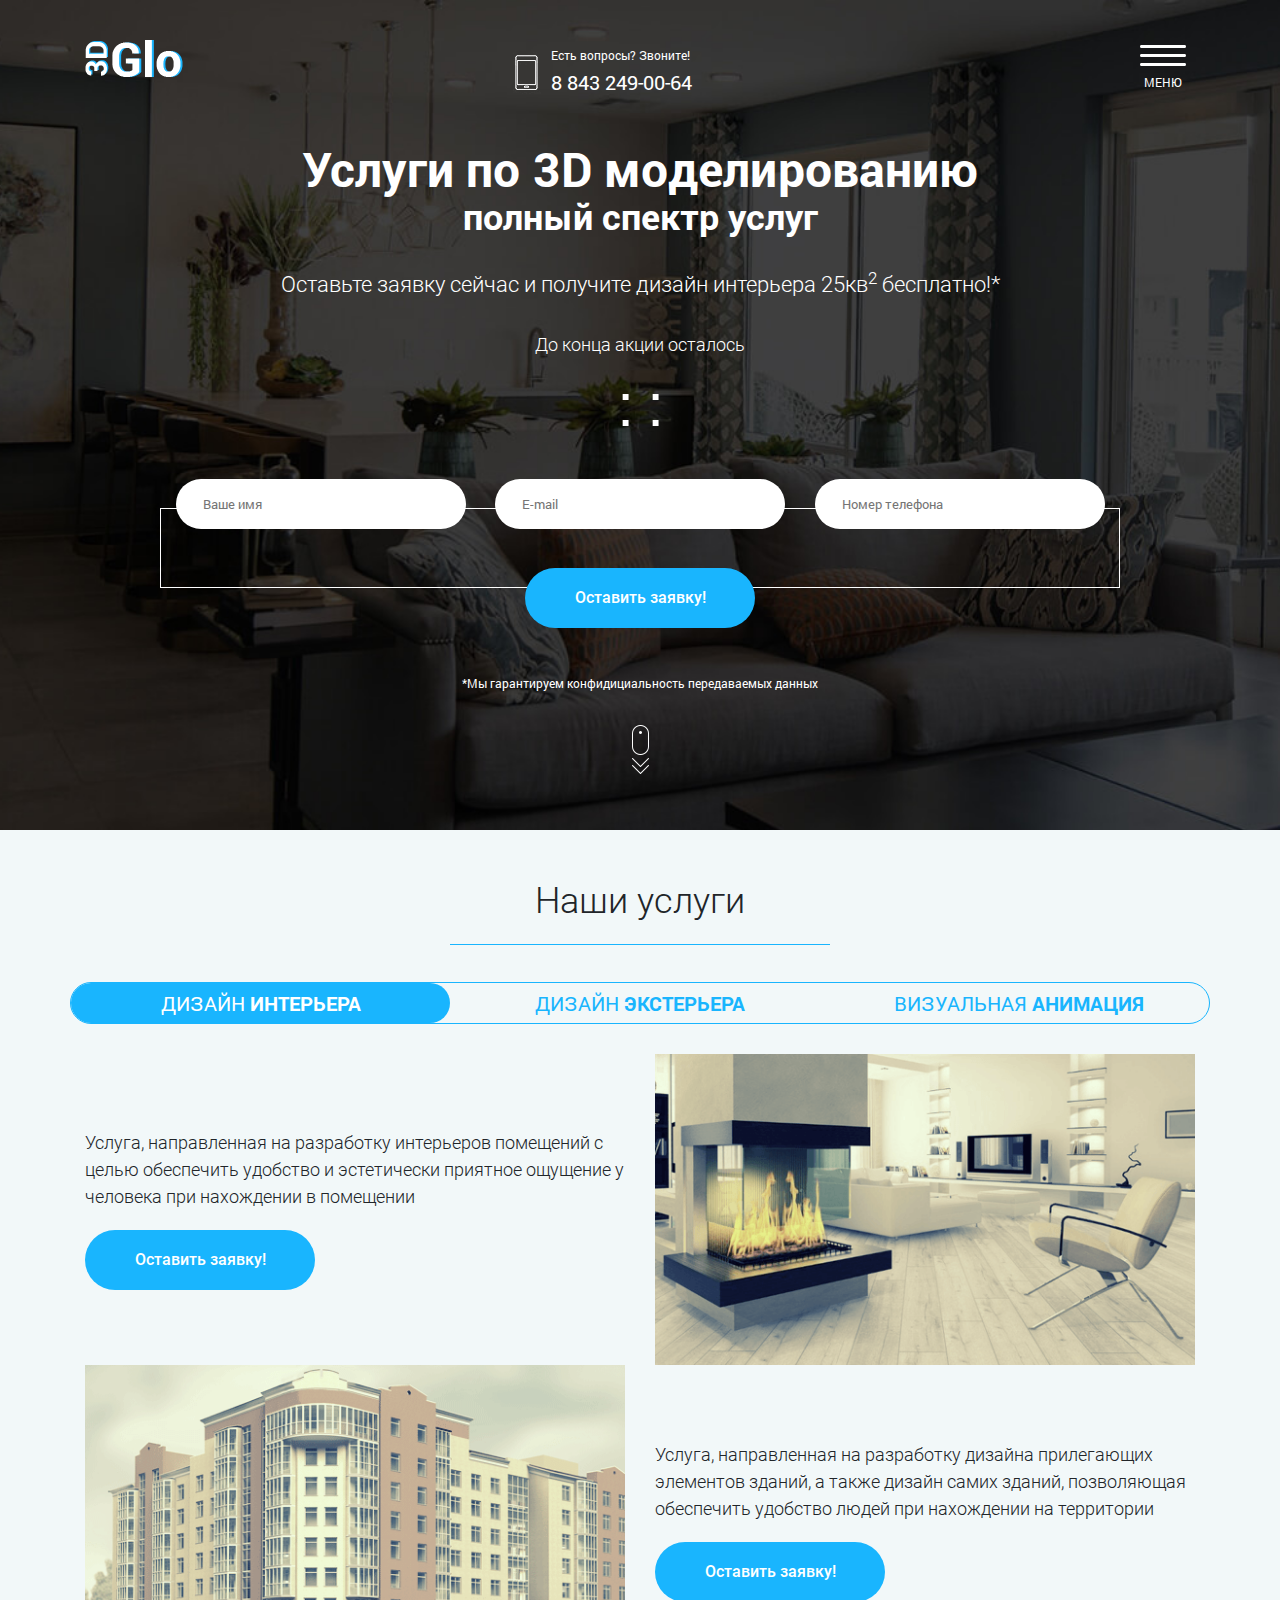
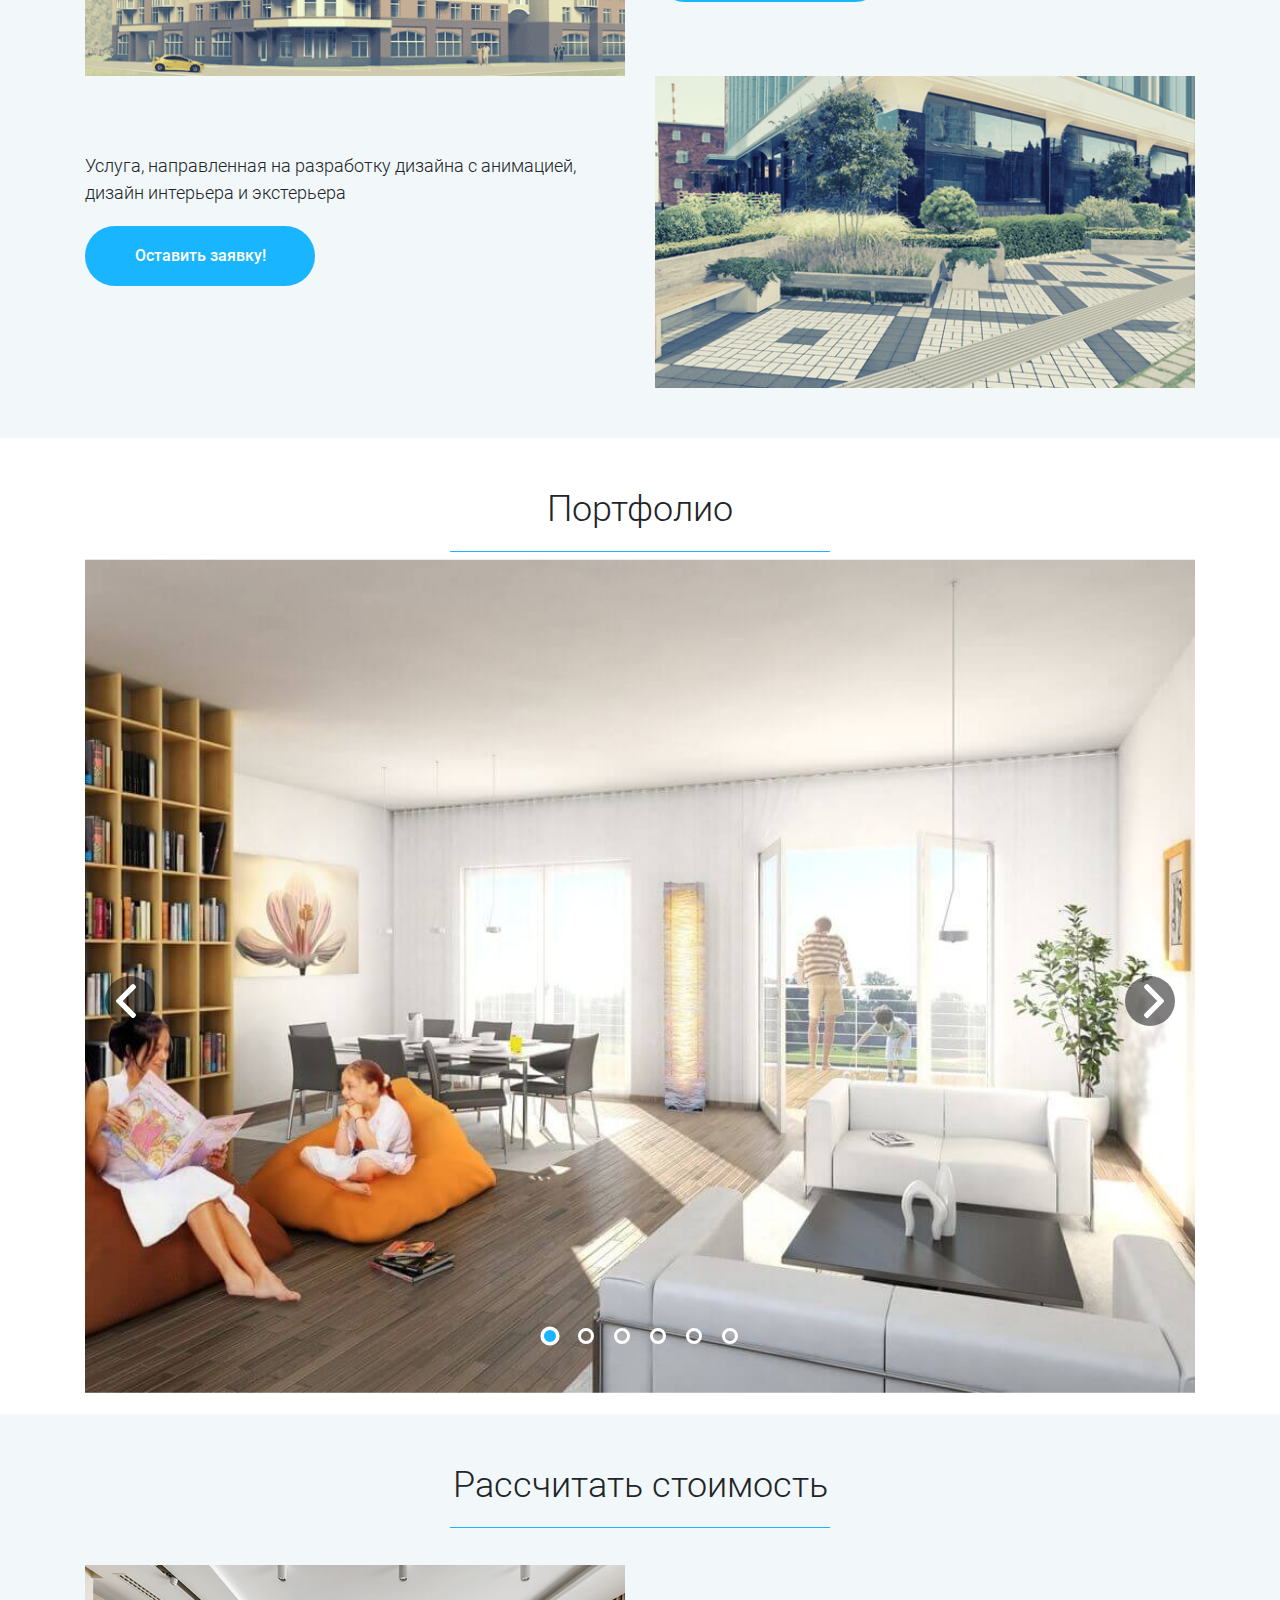
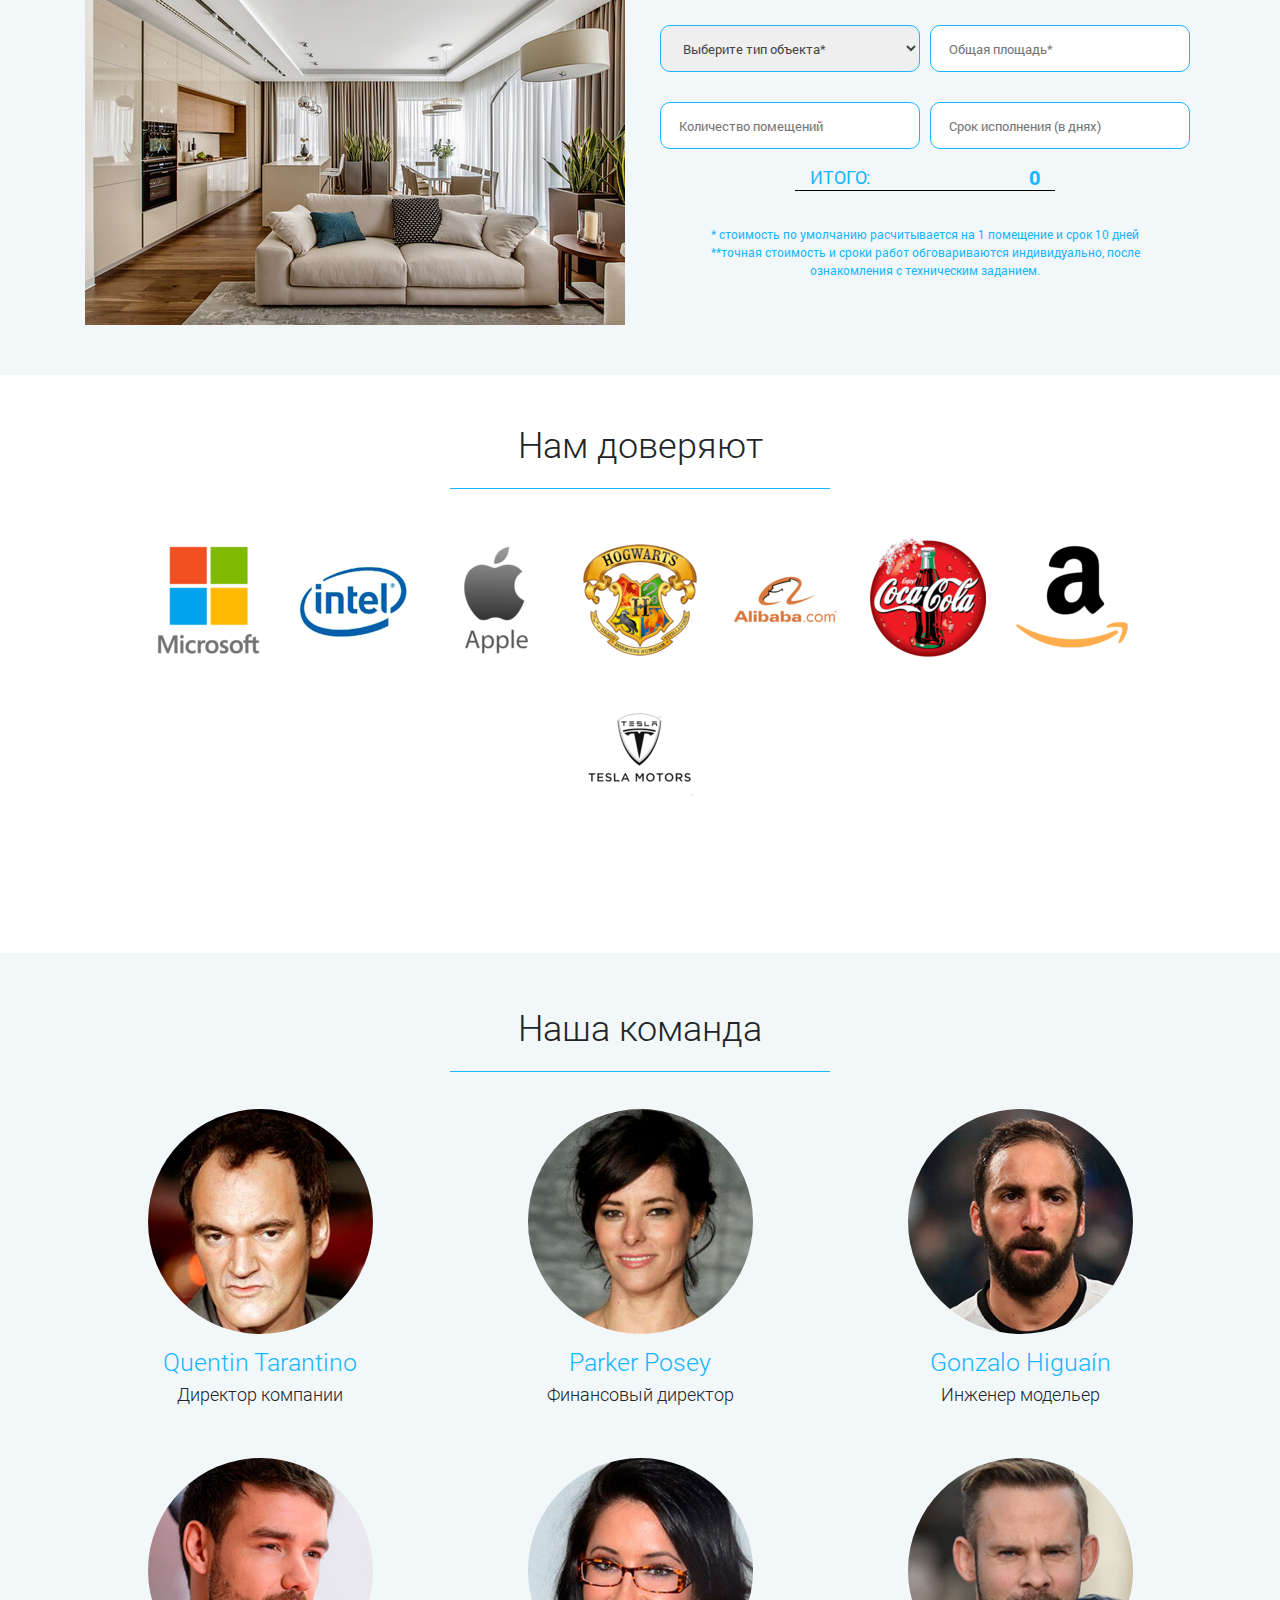
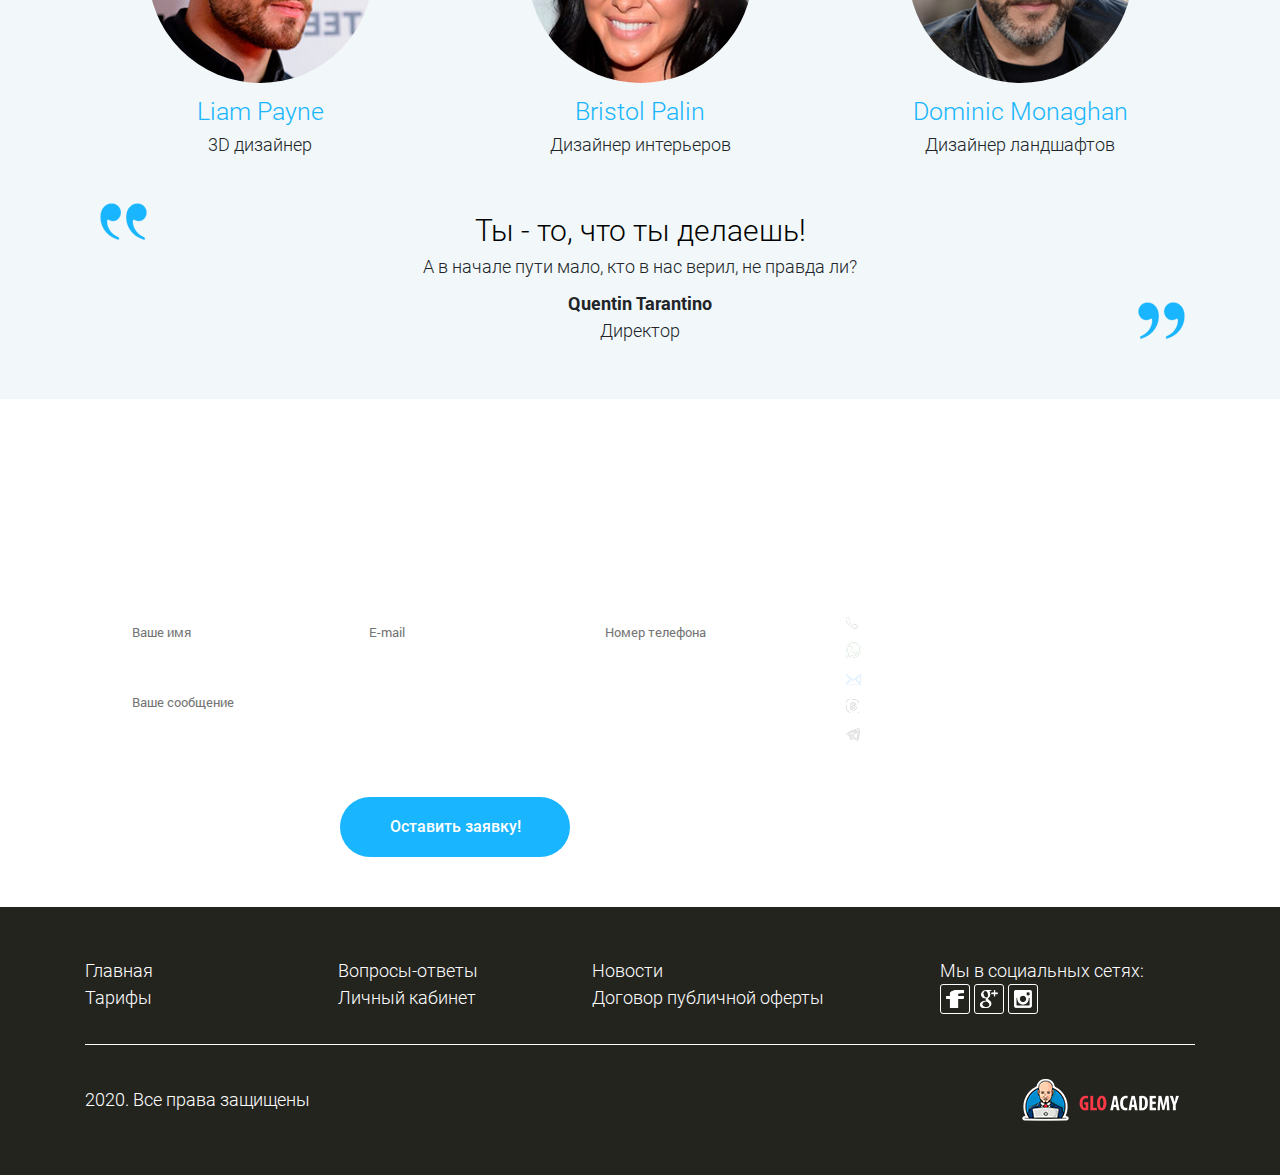
==== lesson18/index.html @ ef72bdd1 "add task18/2" ====
<!DOCTYPE html>
<html lang="ru">

<head>
	<meta charset="UTF-8">
	<meta http-equiv="X-UA-Compatible" content="IE=edge">
	<meta name="viewport" content="width=device-width, initial-scale=1">
	<title>Услуги по 3D моделированию</title>
	<link rel="stylesheet" href="./css/bootstrap.min.css">
	<link rel="stylesheet" href="./css/style.min.css">
	<link rel="apple-touch-icon" sizes="180x180" href="./images/favicon/apple-touch-icon.png">
	<link rel="icon" type="image/png" sizes="32x32" href="./images/favicon/favicon-32x32.png">
	<link rel="icon" type="image/png" sizes="16x16" href="./images/favicon/favicon-16x16.png">
	<link rel="mask-icon" href="./images/favicon/safari-pinned-tab.svg" color="#5bbad5">
	<meta name="msapplication-TileColor" content="#b91d47">
	<meta name="theme-color" content="#ffffff">
</head>

<body>

<main>
	<header>
		<div class="container">
			<div class="row justify-content-between main-header">
				<div class="col-md-2 col-sm-4 col-4">
					<div class="logo">
						<img class="logo-img" src="images/3dglo.png" alt="...">

					</div>
				</div>
				<div class="col-md-4 col-md-offset-6 col-sm-4 col-sm-offset-2 col-5 col-offset-0">
					<div class="media phone-media">
						<div class="media-left media-middle">
							<img class="media-object" src="images/phone.svg" alt="...">
						</div>
						<div class="media-body">
							<small>Есть вопросы? Звоните!</small>
							<p class="phone">8 843 249-00-64</p>
						</div>
					</div>

				</div>
				<div class="col-md-1 col-sm-2 col-3">
					<div class="menu">
						<img src="images/menu.svg" alt=""><br>
						<small>Меню</small>
					</div>
				</div>
			</div>
		</div>
	</header>

	<h1>Услуги по 3D моделированию</h1>
	<h2>полный спектр услуг</h2>
	<div class="timer">
		<div class="timer-title">Оставьте заявку сейчас и получите дизайн интерьера 25кв<sup>2</sup> бесплатно!*
		</div>
		<div class="timer-action">
			До конца акции осталось
		</div>
		<div class="timer-numbers" id="timer">
			<span id="timer-hours"></span>
			<span>:</span>
			<span id="timer-minutes"></span>
			<span>:</span>
			<span id="timer-seconds"></span>
		</div>
	</div>
	<form id="form1" name="user_form" class="main-form">
		<div class="main-form-input container">
			<div class="row">
				<div class="col-12 col-lg-4">
					<input type="text" class="form-name" id="form1-name" name="user_name" placeholder="Ваше имя" required>
				</div>
				<div class="col-12 col-lg-4">
					<input type="email" class="form-email" id="form1-email" name="user_email" placeholder="E-mail">
				</div>
				<div class="col-12 col-lg-4">
					<input type="tel" class="form-phone" id="form1-phone" name="user_phone" placeholder="Номер телефона" required>
				</div>
			</div>
		</div>
		<div class="container">
			<div class="row justify-content-center">
				<button class="btn form-btn" type="submit">Оставить заявку!</button>
			</div>
		</div>
	</form>
	<small>*Мы гарантируем конфидициальность передаваемых данных</small>
	<br>
	<a href="#service-block"><img src="images/scroll.svg" alt=""></a>
</main>


<menu>
	<a class="close-btn" href="#close">&times;</a>
	<ul>
		<li><a href="#service-block">Наши услуги</a></li>
		<li><a href="#portfolio">Портфолио</a></li>
		<li><a href="#calc">Калькулятор стоимости</a></li>
		<li><a href="#command">Наша команда</a></li>
		<li><a href="#connect">Остались вопросы?</a></li>
	</ul>
</menu>


<div id="service-block" class="service">
	<div class="container">
		<h2>Наши услуги</h2>
		<div class="underline"></div>
		<div class="row service-header">
			<div class="col-12 col-lg-4 service-header-tab active">Дизайн <span>интерьера</span></div>
			<div class="col-12 col-lg-4 service-header-tab">Дизайн <span>экстерьера</span></div>
			<div class="col-12 col-lg-4 service-header-tab">Визуальная <span>анимация</span></div>
		</div>

		<div class="service-tab row">
			<div class="service-outer col-md-6 col-sm-6 col-12">
				<div class="service-inner">
					<div class="service-text">
						<p>Услуга, направленная на разработку интерьеров помещений с целью обеспечить удобство и
							эстетически приятное ощущение у человека при нахождении в помещении</p>
						<button class="btn form-btn popup-btn">Оставить заявку!</button>
					</div>
				</div>
			</div>
			<div class="col-md-6 col-sm-6">
				<img src="images/service/service-1.png" alt="">
			</div>
		</div>


		<div class="service-tab row">
			<div class="col-md-6 col-sm-6">
				<img src="images/service/service-2.png" alt="">
			</div>
			<div class="service-outer col-md-6 col-sm-6 col-12">
				<div class="service-inner">
					<p>Услуга, направленная на разработку дизайна прилегающих элементов зданий, а также дизайн самих
						зданий, позволяющая обеспечить удобство людей при нахождении на территории</p>
					<button class="btn form-btn popup-btn">Оставить заявку!</button>

				</div>
			</div>

		</div>


		<div class="service-tab row">
			<div class="service-outer col-md-6 col-sm-6 col-12">
				<div class="service-inner">
					<p>Услуга, направленная на разработку дизайна с анимацией, дизайн интерьера и экстерьера</p>
					<button class="btn form-btn popup-btn">Оставить заявку!</button>

				</div>
			</div>
			<div class="col-md-6 col-sm-6">
				<img src="images/service/service-3.png" alt="">
			</div>
		</div>


	</div>
</div>

<div id="portfolio" class="portfolio">
	<div class="container">
		<h2>Портфолио</h2>
		<div class="underline"></div>
		<ul class="portfolio-content" id="all-progects">
			<li class="portfolio-item portfolio-item-active"><img src="images/portfilio/portfolio-01.jpg"
																														alt="portfolio"></li>
			<li class="portfolio-item"><img src="images/portfilio/portfolio-04.jpg" alt="portfolio"></li>
			<li class="portfolio-item"><img src="images/portfilio/portfolio-06.jpg" alt="portfolio"></li>
			<li class="portfolio-item"><img src="images/portfilio/portfolio-07.jpg" alt="portfolio"></li>
			<li class="portfolio-item"><img src="images/portfilio/portfolio-08.jpg" alt="portfolio"></li>
			<li class="portfolio-item"><img src="images/portfilio/portfolio-10.jpg" alt="portfolio"></li>
			<a href="#" class="portfolio-btn prev" id="arrow-left"></a>
			<a href="#" class="portfolio-btn next" id="arrow-right"></a>
			<ul class="portfolio-dots">
				<li class="dot dot-active"></li>
				<li class="dot"></li>
				<li class="dot"></li>
				<li class="dot"></li>
				<li class="dot"></li>
				<li class="dot"></li>
			</ul>
		</ul>
	</div>
</div>

<div id="calc" class="calc">
	<div class="container">
		<h2>Рассчитать стоимость</h2>
		<div class="underline"></div>
		<div class="row">
			<div class="col-lg-6 d-none d-lg-block flex">
				<img src="images/calc/flat.jpg" alt="Офис">
			</div>
			<div class="col-lg-6 col-12 flex">
				<div class="calc-block">
					<select class="calc-item calc-type" required>
						<option class="calc-option-title" value="">Выберите тип объекта*</option>
						<option value="1">Интерьер Квартиры</option>
						<option value="1.4">Интерьер Частного дома</option>
						<option value="2">Интерьер Офиса</option>
					</select>
					<input type="text" min="1" step="1" class="calc-item calc-square"
								 placeholder="Общая площадь*">
					<input type="text" min="1" step="1" class="calc-item calc-count"
								 placeholder="Количество помещений">
					<input type="text" min="1" step="1" class="calc-item calc-day"
								 placeholder="Срок исполнения (в днях)">
					<div class="calc-total">ИТОГО: <span id="total">0</span></div>
					<div class="calc-mini">* стоимость по умолчанию расчитывается на 1 помещение и срок 10 дней <br>
						**точная стоимость и сроки работ обговариваются индивидуально, после
						ознакомления с техническим заданием.
					</div>
				</div>

			</div>
		</div>
	</div>
</div>

<div id="companies" class="companies">
	<div class="container">
		<h2>Нам доверяют</h2>
		<div class="underline"></div>
		<div class="companies-wrapper">
			<div class="companies-hor">
				<div class="companies-hor-item"><img src="images/companies/companies-1.png" alt=""></div>
				<div class="companies-hor-item"><img src="images/companies/companies-2.png" alt=""></div>
				<div class="companies-hor-item"><img src="images/companies/companies-3.png" alt=""></div>
				<div class="companies-hor-item"><img src="images/companies/companies-4.png" alt=""></div>
				<div class="companies-hor-item"><img src="images/companies/companies-5.png" alt=""></div>
				<div class="companies-hor-item"><img src="images/companies/companies-6.png" alt=""></div>
				<div class="companies-hor-item"><img src="images/companies/companies-7.png" alt=""></div>
				<div class="companies-hor-item"><img src="images/companies/companies-8.png" alt=""></div>
			</div>
		</div>
	</div>
</div>

<div id="command" class="command">
	<div class="container">
		<h2>Наша команда</h2>
		<div class="underline"></div>
		<div class="row">
			<div class="col-md-4 col-sm-6 col-12">
				<img class="command__photo" src="images/command/command-1.jpg"
						 data-img="images/command/command-1a.jpg" alt="">
				<div class="description">Quentin Tarantino</div>
				<p>Директор компании</p>
			</div>
			<div class="col-md-4 col-sm-6 col-12">
				<img class="command__photo" src="images/command/command-2.jpg"
						 data-img="images/command/command-2a.jpg" alt="">
				<div class="description">Parker Posey</div>
				<p>Финансовый директор</p>
			</div>
			<div class="col-md-4 col-sm-6 col-12">
				<img class="command__photo" src="images/command/command-3.jpg"
						 data-img="images/command/command-3a.jpg" alt="">
				<div class="description">Gonzalo Higuaín</div>
				<p>Инженер модельер</p>
			</div>
			<div class="col-md-4 col-sm-6 col-12">
				<img class="command__photo" src="images/command/command-4.jpg"
						 data-img="images/command/command-4a.jpg" alt="">
				<div class="description">Liam Payne</div>
				<p>3D дизайнер</p>
			</div>
			<div class="col-md-4 col-sm-6 col-12">
				<img class="command__photo" src="images/command/command-5.jpg"
						 data-img="images/command/command-5a.jpg" alt="">
				<div class="description">Bristol Palin</div>
				<p>Дизайнер интерьеров</p>
			</div>
			<div class="col-md-4 col-sm-6 col-12">
				<img class="command__photo" src="images/command/command-6.jpg"
						 data-img="images/command/command-6a.jpg" alt="">
				<div class="description">Dominic Monaghan</div>
				<p>Дизайнер ландшафтов</p>
			</div>
		</div>
		<div class="quote">
			<img class="cov-left" src="images/command/cov-1.png" alt="">
			<div class="description">Ты - то, что ты делаешь!</div>
			<p>А в начале пути мало, кто в нас верил, не правда ли?</p>
			<span>Quentin Tarantino</span>
			<p>Директор</p>
			<img class="cov-right" src="images/command/cov-2.png" alt="">
		</div>
	</div>
</div>

<div id="connect" class="connect">
	<div class="container">
		<h2>Остались вопросы?</h2>
		<div class="underline"></div>
		<div class="description">Задайте их в форме ниже и наши специалисты свяжуться с Вами!</div>
		<div class="row">
			<div class="col-md-8 col-sm-8 col-12">
				<form id="form2" name="user_form" class="footer-form">
					<div class="footer-form-input">
						<div class="row">
							<div class="col-md-4 col-md-offset-0 col-sm-12 col-sm-offset-0">
								<input class="top-form" id="form2-name" type="text" name="user_name"
											 placeholder="Ваше имя" required>
							</div>
							<div class="col-md-4 col-md-offset-0 col-sm-12 col-sm-offset-0">
								<input class="top-form form-email" id="form2-email" type="email" name="user_email"
											 placeholder="E-mail">
							</div>
							<div class="col-md-4 col-md-offset-0 col-sm-12 col-sm-offset-0">
								<input class="top-form form-phone" id="form2-phone" type="tel" name="user_phone"
											 placeholder="Номер телефона" required>
							</div>
							<div class="col-md-12 col-sm-12 col-12">
								<input class="mess" id="form2-message" name="user_message"
											 placeholder="Ваше сообщение">
							</div>
						</div>
					</div>

					<div class="justify-content-center">
						<div>
							<button class="btn form-btn" type="submit">Оставить заявку!</button>
						</div>
					</div>
				</form>
			</div>

			<div class="col-md-4 col-sm-4 col-12">
				<div class="connect-adress">
					<img src="images/connect/phone.svg" alt="">
					<p>+ 7 843 249 00 64</p>
				</div>
				<div class="connect-adress">
					<img src="images/connect/whatsapp.svg" alt="">
					<p>+ 7 843 249 00 64</p>
				</div>
				<div class="connect-adress">
					<img src="images/connect/letter.svg" alt="">
					<p>manager@glo-academy.ru</p>
				</div>
				<div class="connect-adress">
					<img src="images/connect/skype.svg" alt="">
					<p>skype: glo-academy</p>
				</div>
				<div class="connect-adress">
					<img src="images/connect/tele.svg" alt="">
					<p>telegram: glo-academy</p>
				</div>
				<p>График работы: с 9-00 до 18-00. Пн.-Пт.</p>
			</div>
		</div>
	</div>
</div>

<footer>
	<div class="container">
		<div class="row justify-content-between">
			<div class="col-md-2 col-sm-2 col-12">
				<a href="#">Главная</a><br>
				<a href="#">Тарифы</a><br>
			</div>
			<div class="col-md-2 col-sm-3 col-12">
				<a href="#">Вопросы-ответы</a><br>
				<a href="#">Личный кабинет</a><br>
			</div>
			<div class="col-md-3 col-sm-4 col-12">
				<a href="#">Новости</a><br>
				<a href="#">Договор публичной оферты</a><br>
			</div>
			<div class="col-md-3 col-md-offset-2 col-sm-3 col-sm-offset-0 col-12 col-offset-0">
				<p>Мы в социальных сетях:</p>
				<a href=""><img src="images/footer/face.svg" alt=""></a>
				<a href=""><img src="images/footer/google.svg" alt=""></a>
				<a href=""><img src="images/footer/insta.svg" alt=""></a>
			</div>
		</div>
		<div class="line"></div>
		<div class="row">
			<div class="col-md-6 col-sm-6 col-12 d-flex align-items-center">
				<p>2020. Все права защищены</p>
			</div>
			<div class="col-md-6 col-sm-6 col-12 web">
				<img src="./images/footer/academy.png" alt="">
			</div>
		</div>
	</div>
</footer>

<div class="popup">
	<div class="popup-content">
		<button class="popup-close">&times;</button>
		<div class="main-form">
			<h3>Введите свои данные для связи с нами!</h3>
			<form id="form3" name="user_form">
				<div>
					<input type="text" class="form-name" id="form3-name" name="user_name" placeholder="Ваше имя"
								 required>
				</div>
				<div>
					<input type="tel" class="form-phone" id="form3-phone" name="user_phone"
								 placeholder="Ваш номер телефона" required>
				</div>
				<div>
					<input type="email" class="form-email" id="form3-email" name="user_email"
								 placeholder="Ваш E-mail">
				</div>
				<button class="btn form-btn" type="submit">Оставить заявку!</button>
			</form>
		</div>
	</div>
</div>
<script src="./script/script.js"></script>
</body>
</html>
---- lesson18/css/style.min.css ----
@font-face{font-family:Roboto;src:url(../fonts/Roboto-Light.eot);src:url(../fonts/Roboto-Light.eot?#iefix) format("embedded-opentype"),url(../fonts/Roboto-Light.woff2) format("woff2"),url(../fonts/Roboto-Light.woff) format("woff"),url(../fonts/Roboto-Light.ttf) format("truetype"),url(../fonts/Roboto-Light.svg#Roboto-Light) format("svg");font-weight:300;font-style:normal;font-display:swap}@font-face{font-family:Roboto;src:url(../fonts/Roboto-Regular.eot);src:url(../fonts/Roboto-Regular.eot?#iefix) format("embedded-opentype"),url(../fonts/Roboto-Regular.woff2) format("woff2"),url(../fonts/Roboto-Regular.woff) format("woff"),url(../fonts/Roboto-Regular.ttf) format("truetype"),url(../fonts/Roboto-Regular.svg#Roboto-Regular) format("svg");font-weight:400;font-style:normal;font-display:swap}@font-face{font-family:Roboto;src:url(../fonts/Roboto-Medium.eot);src:url(../fonts/Roboto-Medium.eot?#iefix) format("embedded-opentype"),url(../fonts/Roboto-Medium.woff2) format("woff2"),url(../fonts/Roboto-Medium.woff) format("woff"),url(../fonts/Roboto-Medium.ttf) format("truetype"),url(../fonts/Roboto-Medium.svg#Roboto-Medium) format("svg");font-weight:500;font-style:normal;font-display:swap}@font-face{font-family:Roboto;src:url(../fonts/Roboto-Bold.eot);src:url(../fonts/Roboto-Bold.eot?#iefix) format("embedded-opentype"),url(../fonts/Roboto-Bold.woff2) format("woff2"),url(../fonts/Roboto-Bold.woff) format("woff"),url(../fonts/Roboto-Bold.ttf) format("truetype"),url(../fonts/Roboto-Bold.svg#Roboto-Bold) format("svg");font-weight:700;font-style:normal;font-display:swap}html{font-size:10px}.flex{display:-webkit-box;display:-ms-flexbox;display:flex;-ms-flex-wrap:wrap;flex-wrap:wrap}img{max-width:100%}body{font-family:Roboto,sans-serif;font-weight:400;text-align:center;font-size:1.8rem}body .container{max-width:1140px}body .btn.active.focus,body .btn.active:focus,body .btn.focus,body .btn:active.focus,body .btn:active:focus,body .btn:focus{outline:0}body a:focus,body button:active,body button:focus,body input:focus,body textarea:focus{outline:0}body .menu:hover{cursor:pointer}body menu{position:fixed;width:50%;height:100vh;background-color:#000;opacity:.9;left:0;margin:0;top:0;z-index:99;display:-webkit-box;display:-ms-flexbox;display:flex;-webkit-box-align:center;-ms-flex-align:center;align-items:center;-webkit-box-pack:center;-ms-flex-pack:center;justify-content:center;-webkit-transform:translateX(-100%);transform:translateX(-100%)}body .active-menu{-webkit-transition:1s;transition:1s;-webkit-transform:translateX(100%);transform:translateX(100%)}body ul{list-style:none;padding:0;margin:0;line-height:3}body li a{font-size:2rem;color:#fff}body a:hover{text-decoration:none;color:#19b5fe}body p{font-weight:300;margin:0}body .close-btn{position:fixed;top:30px;left:30px;font-size:3rem;-webkit-transition:.2s;transition:.2s;-webkit-transform-origin:50% 53%;transform-origin:50% 53%;display:block;line-height:3rem;text-align:center;width:3rem;height:3rem;color:#19b5fe}body .close-btn:hover{-webkit-transform:rotate(180deg);transform:rotate(180deg)}body .underline{display:inline-block;border-bottom:1px solid #19b5fe;width:38rem;margin-bottom:3rem}body h1{font-size:4.8rem;font-family:Roboto,sans-serif;font-weight:700;letter-spacing:.1px;line-height:.9}body h2{font-size:3.6rem;font-weight:300;margin-bottom:2rem}body .description{font-size:2.5rem}body small{font-size:1.2rem}body .main-form input{width:29rem;height:5rem;border-radius:5rem;font-size:1.3rem;border:none;padding-left:2.7rem;color:#000}body .form-btn{display:block;font-size:1.6rem;color:#fff;font-family:Roboto,sans-serif;font-weight:500;background-color:#19b5fe;border-radius:5rem;width:23rem;height:6rem;margin-top:20px}body .btn.focus,body .btn:focus,body .btn:hover{color:#fff}body button:hover{background-color:#ade4f4}main{padding-top:1rem;padding-bottom:2.6rem;background:url(../images/main-bg.jpg) center/cover no-repeat fixed;color:#fff}main h2{font-family:Roboto,sans-serif;font-weight:700}main header{text-align:left;padding-top:3rem;padding-bottom:3rem}main header .menu{text-align:center}main header .menu small{text-transform:uppercase}main header .logo-img{max-width:100%}main header .phone-media{text-align:left;display:-webkit-box;display:-ms-flexbox;display:flex;-webkit-box-align:center;-ms-flex-align:center;align-items:center}main header .phone-media .media-object{margin-top:8px;margin-right:10px}main header .phone-media .media-body small{font-size:1.15rem}main header .phone-media .phone{font-family:Roboto,sans-serif;font-weight:400;font-size:2rem}main header .main-header{margin-bottom:2rem}main .timer{margin-top:3rem;margin-bottom:6rem}main .timer-action,main .timer-title{font-weight:300}main .timer-title{font-size:2.2rem}main .timer-action{margin-top:3rem}main .timer-numbers{font-size:6rem}main .main-form-input{display:inline-block;width:96rem;height:8rem;border:1px solid #fefefe}main .main-form-input input{-webkit-transform:translateY(-3rem);transform:translateY(-3rem)}main .main-form .form-btn{display:inline-block;text-align:center;-webkit-transform:translateY(-4rem);transform:translateY(-4rem)}main a{display:inline-block;margin:3rem auto;-webkit-transition:1s;transition:1s}.service{background-color:#f2f8f9;padding:5rem}.service-header{border:1px solid #19b5fe;border-radius:3rem;margin-bottom:3rem;display:-webkit-box;display:-ms-flexbox;display:flex;-ms-flex-wrap:wrap;flex-wrap:wrap;-webkit-box-pack:justify;-ms-flex-pack:justify;justify-content:space-between}.service-header-tab{-webkit-box-flex:1;-ms-flex-positive:1;flex-grow:1;height:auto;text-transform:uppercase;vertical-align:middle;padding:.5rem 1rem;cursor:pointer;margin:0;font-weight:400;color:#19b5fe;font-size:2rem}.service-header-tab.active{background-color:#19b5fe;border-radius:3rem;color:#fff!important}.service-header-tab span{font-weight:700}.service .description{font-weight:300;color:#19b5fe}.service .service-outer{text-align:left}.service .service-inner{padding:14% 0 0}.service img{width:100%}.portfolio{padding:5rem 0}.portfolio-content{position:relative;height:775px;margin:0 auto;display:block}@media (max-width:1024px){.portfolio-content{height:650px}}.portfolio-item{position:absolute;top:50%;left:50%;-webkit-transform:translate(-50%,-50%);transform:translate(-50%,-50%);width:100%;opacity:0;-webkit-transition:opacity .5s;transition:opacity .5s}.portfolio-item img{height:auto;width:100%;position:absolute;top:50%;left:50%;-webkit-transform:translate(-50%,-50%);transform:translate(-50%,-50%)}.portfolio-item-active{opacity:1;-webkit-transition:opacity .5s;transition:opacity .5s}.portfolio-btn{position:absolute;cursor:pointer;top:50%;z-index:5;width:50px;height:50px;background-color:rgba(0,0,0,.5);background-repeat:no-repeat;background-size:34px;border-radius:50%;-webkit-transition:background-color .2s;transition:background-color .2s}.portfolio-btn.prev{left:20px;background-image:url(../images/icons/left-arrow.svg);background-position:25% 50%}.portfolio-btn.next{right:20px;background-image:url(../images/icons/right-arrow.svg);background-position:75% 50%}.portfolio-btn:hover{background-color:rgba(0,0,0,.8);-webkit-transition:background-color .2s;transition:background-color .2s}.portfolio-dots{position:absolute;bottom:20px;width:100%;margin:20px auto 0;display:-webkit-box;display:-ms-flexbox;display:flex;-webkit-box-pack:center;-ms-flex-pack:center;justify-content:center;z-index:5}.portfolio-dots .dot{cursor:pointer;height:16px;width:16px;margin:0 10px;border-radius:50%;border:solid #fff;display:inline-block;-webkit-transition:background-color,-webkit-transform .4s;transition:background-color,transform .4s,-webkit-transform .4s}.portfolio-dots .dot-active{background-color:#19b5fe;-webkit-transform:scale(1.2);transform:scale(1.2)}.portfolio-dots .dot:hover{background-color:#53c6fe;-webkit-transform:scale(1.2);transform:scale(1.2)}.prove{padding:5rem;background-color:#f2f8f9}.prove img{border-bottom:1px solid #19b5fe;padding-bottom:1rem}.companies{padding:5rem}.companies .companies-hor{width:100%;margin-bottom:6.4rem}.companies .companies-hor-item{margin:0 1.2rem;display:inline-block;height:140px}.companies img{vertical-align:middle}.command{background-color:#f2f8f9;padding:5.5rem}.command p{margin-bottom:5rem}.command .description{font-weight:300;color:#19b5fe}.command .quote{position:relative}.command .quote .description{font-size:3rem;color:#000}.command .quote p{margin-bottom:0}.command .quote span{display:inline-block;margin-top:1rem;font-family:Roboto,sans-serif;font-weight:700}.command .quote .cov-left{position:absolute;top:-.5rem;left:1.5rem}.command .quote .cov-right{position:absolute;bottom:-.5rem;right:1rem}.command img{margin-bottom:1rem}.command__photo{width:225px;border-radius:50%}.calc{padding:5rem;background-color:#f2f8f9}.calc img{margin:auto;width:100%}.calc-block{display:-webkit-box;display:-ms-flexbox;display:flex;-ms-flex-wrap:wrap;flex-wrap:wrap;-ms-flex-pack:distribute;justify-content:space-around;margin:auto}.calc-item{-ms-flex-preferred-size:48%;flex-basis:48%;min-width:200px;height:47px;border-radius:1rem;border:1px solid #19b5fe;margin:15px 0;color:#464646;font-size:13px;font-weight:400;padding-left:18px;outline:transparent}.calc-total{border-bottom:1px solid #000;-ms-flex-preferred-size:48%;flex-basis:48%;color:#19b5fe;font-size:18px;text-align:left;padding:0 15px;line-height:26px;min-width:200px}.calc-total span{float:right;font-size:20px;font-weight:700}.calc-mini{margin:34px auto 0;color:#19b5fe;font-size:12px;font-weight:400;max-width:435px}.calc input[type=number]{-moz-appearance:textfield}.calc input[type=number]:focus,.calc input[type=number]:hover{-moz-appearance:number-input}.calc input[type=number]::-webkit-inner-spin-button,.calc input[type=number]::-webkit-outer-spin-button{-webkit-appearance:none;margin:0}.connect{padding-top:5rem;padding-bottom:5rem;background-image:url(../images/connect/connect-bg.jpg);background-attachment:fixed;background-position:center;color:#fff}.connect .row{margin-left:0;margin-right:0}.connect .form-btn{margin:auto}.connect .description{font-weight:300;margin-top:-2rem;margin-bottom:4rem}.connect .underline{border-bottom:1px solid #fff}.connect .footer-form .top-form{width:100%;height:4.9rem;border-radius:.7rem;font-size:1.3rem;border:none;padding-left:1.7rem;color:#000}.connect .footer-form .mess{width:100%;border-radius:1rem;font-size:1.3rem;border:none;padding-top:1rem;padding-left:1.7rem;padding-bottom:6rem;color:#000;margin-top:2rem;margin-bottom:2rem;height:10rem}.connect-adress{text-align:left}.connect-adress img,.connect-adress p{display:inline-block}.connect-adress img{border:1px solid #fff;border-radius:3px;padding:5px;margin-right:1rem}.connect p{text-align:left}footer{background-color:#24241f;padding:5rem;text-align:left;color:#fff}footer a{font-weight:300;color:#fff}footer a img{text-align:center;border:1px solid #fff;border-radius:3px;padding:.5rem;height:3rem;width:3rem}footer .line{margin:3rem auto;border-bottom:1px solid #fff}footer .web{text-align:right}.popup{display:none;position:fixed;left:0;top:0;bottom:0;width:100%;height:100%;z-index:9;background-color:rgba(0,0,0,.5)}.popup .main-form input{display:block;left:0;width:100%;margin-right:0;margin-top:1.5rem}.popup h3{color:#fff}.popup .popup-content{position:fixed;text-align:center;width:40rem;left:38%;top:10%;-webkit-transform:translateX(-50px);transform:translateX(-50px);padding:2rem 6rem;background-color:#24241f}.popup .form-btn{width:100%;margin-bottom:3rem;margin-top:1.5rem}.popup .popup-close{position:absolute;z-index:999999;top:0;right:1rem;width:2rem;text-align:center;border:none;background:#24241f;font-size:3rem;color:#19b5fe}.thanks-block{padding-top:10rem;background-image:url(../images/main-bg.jpg);background-position:center;text-align:center;height:50rem}.thanks-block h2{color:#19b5fe;margin-bottom:2rem}.thanks-block h3{font-size:2rem;color:#19b5fe;margin-bottom:2rem}.thanks-block h4{font-size:2rem;text-transform:uppercase}.thanks-block a{color:#fff}@media (max-width:991px){body{font-size:1.5rem}body h1{font-size:4rem}body h2{font-size:3rem}body .main-form input{display:block}body .connect .col-sm-12{padding-left:0}body .connect .footer-form input{display:block;margin-bottom:1rem}body .form-btn{margin-left:0}main header .phone-media .phone{font-size:1.8rem}main .description{margin-bottom:2rem}main .main-form-input{width:100%;border:none;height:auto}main .main-form-input input{-webkit-transform:translateY(0);transform:translateY(0);display:inline-block;text-align:center;margin-bottom:1rem;padding-left:0}main .main-form .form-btn{margin:auto;-webkit-transform:translateY(0);transform:translateY(0)}.service-inner{padding:0}.service img{margin-bottom:5rem}.portfolio-content{height:565px;width:100%}.portfolio a{font-size:1.2rem}.portfolio .row{display:none}.portfolio .slider{display:inline-block;width:360px}.process p{font-size:2.3rem}.calc-mini{max-width:100%}}@media (max-width:767px){body{font-size:1.3rem}body ul{line-height:3}body li a{font-size:1.5rem}body .underline{width:30rem}body h1{font-size:3.3rem}body h2{font-size:2.5rem}body .description{font-size:2rem}main a{margin:1rem auto}main header{padding-top:1rem;padding-bottom:1rem}main header .phone-media{text-align:left;line-height:1.5rem}main header .phone-media .phone{font-family:Roboto,sans-serif;font-size:1.3rem;font-weight:700}.service .description,main .main-form .form-btn{margin-top:3rem}.service-inner{padding:0}.portfolio{height:100%}.portfolio-content{height:400px}.portfolio-dots{display:none}.portfolio a{font-size:1rem}.portfolio .tabs ul{border:none}.portfolio .tabs ul li{margin-bottom:1rem;border:1px solid #19b5fe;border-radius:3rem}.process .circle{display:block;margin:0 auto}.process p{padding:0;margin-top:0;margin-bottom:3rem}.command .quote img,.process img{display:none}.connect .col-sm-12{padding-right:0}.connect .form-btn{width:100%;height:5rem;font-size:1.3rem;margin-bottom:1rem}footer .web{text-align:left}.popup .popup-content{left:30%}}@media (max-width:690px){body .form-btn{height:4rem}.popup-content{left:25%}.portfolio-btn{width:40px;height:40px}.portfolio-btn.next{right:10px}.portfolio-btn.prev{left:10px}}@media (max-width:575px){.service img{display:none}.calc-mini{max-width:330px}}@media (max-width:500px){.popup .popup-content{left:18%}.portfolio-content{height:240px}}@media (max-width:448px){body nav{width:100%}body .active-menu{-webkit-transform:translateX(0);transform:translateX(0)}body .underline{width:100%}body h1{font-size:2.2rem}body h2{font-size:2rem}body .description{font-size:1.5rem}main header{padding-bottom:0}main header .phone-media img,main header .phone-media small{display:none}main header .menu,main header .phone-media .phone{margin-top:1rem}main header .menu small{display:none}.service .form-btn{width:16rem;height:5rem}.process p{font-size:1.8rem}.command img{width:100%}.popup .popup-content{left:15%;width:100%}.portfolio-btn{width:35px;height:35px}.portfolio-btn.next{right:5px}.portfolio-btn.prev{left:5px}}
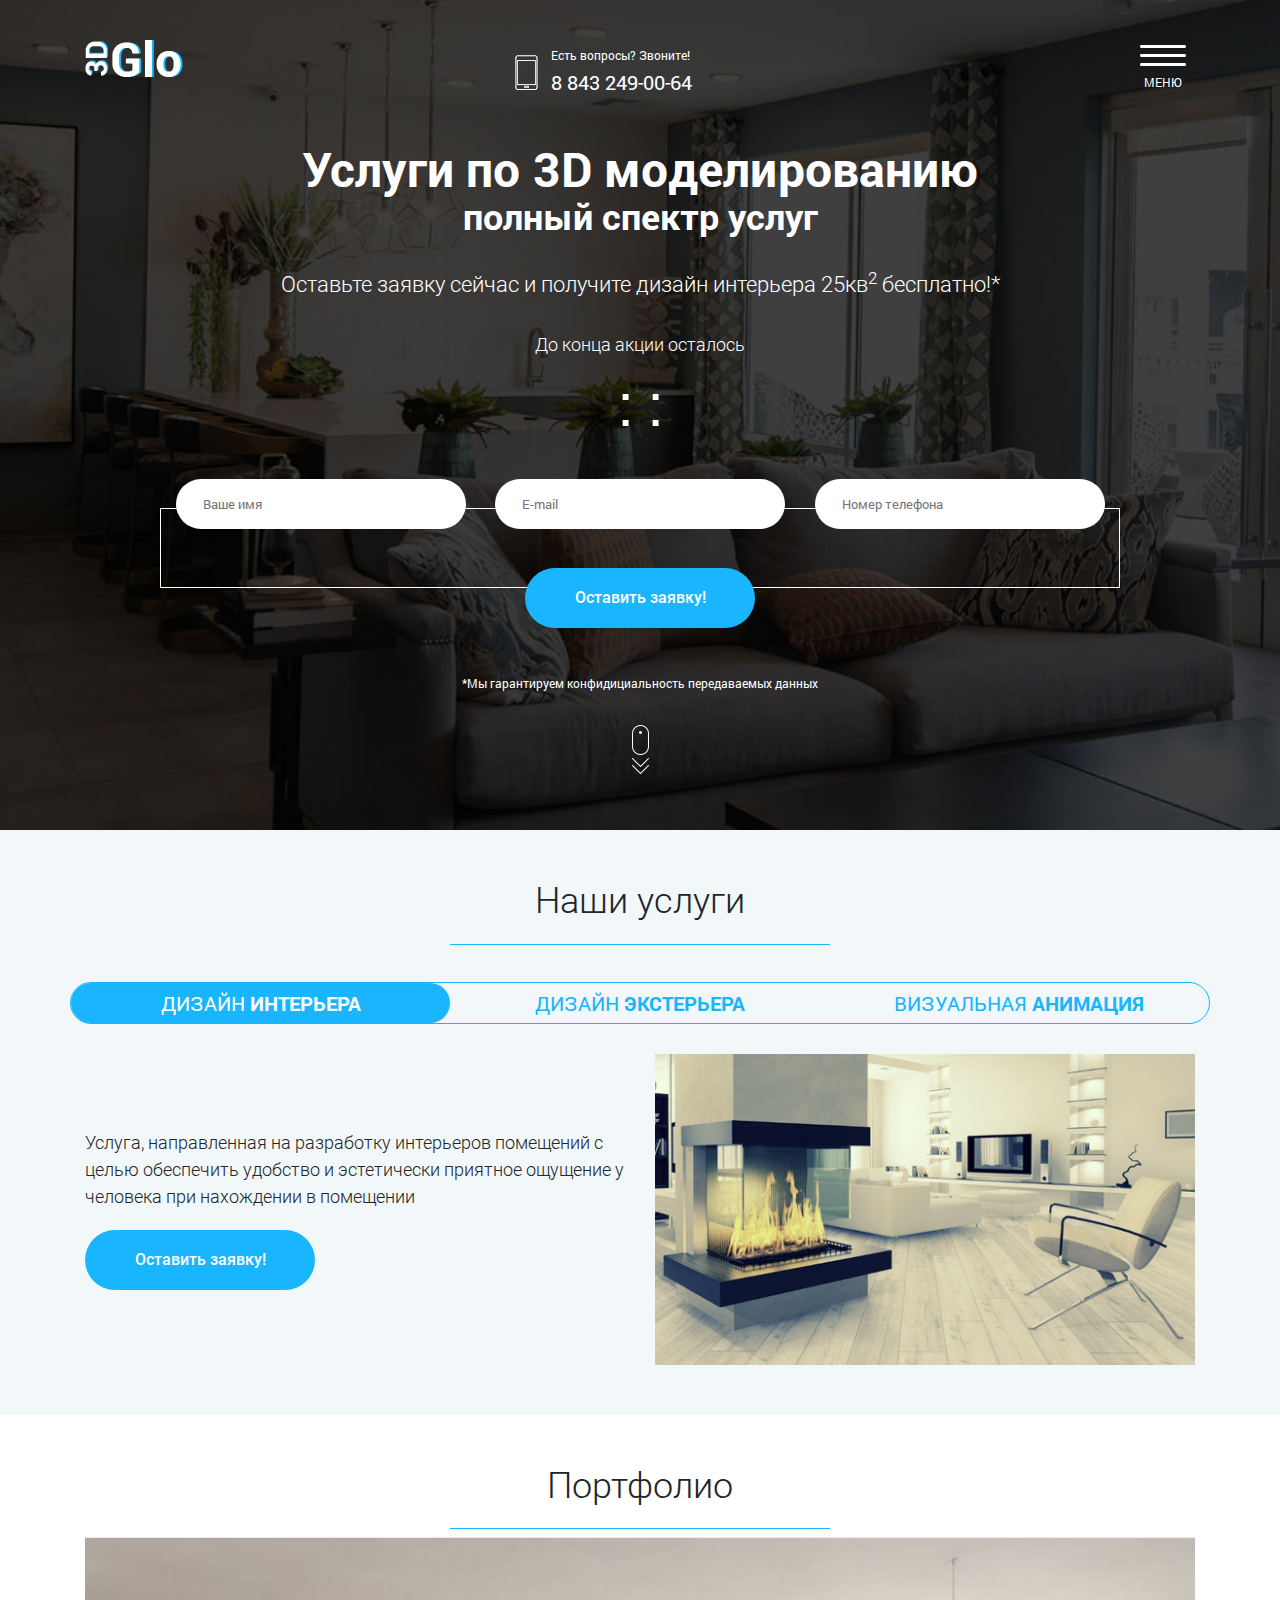
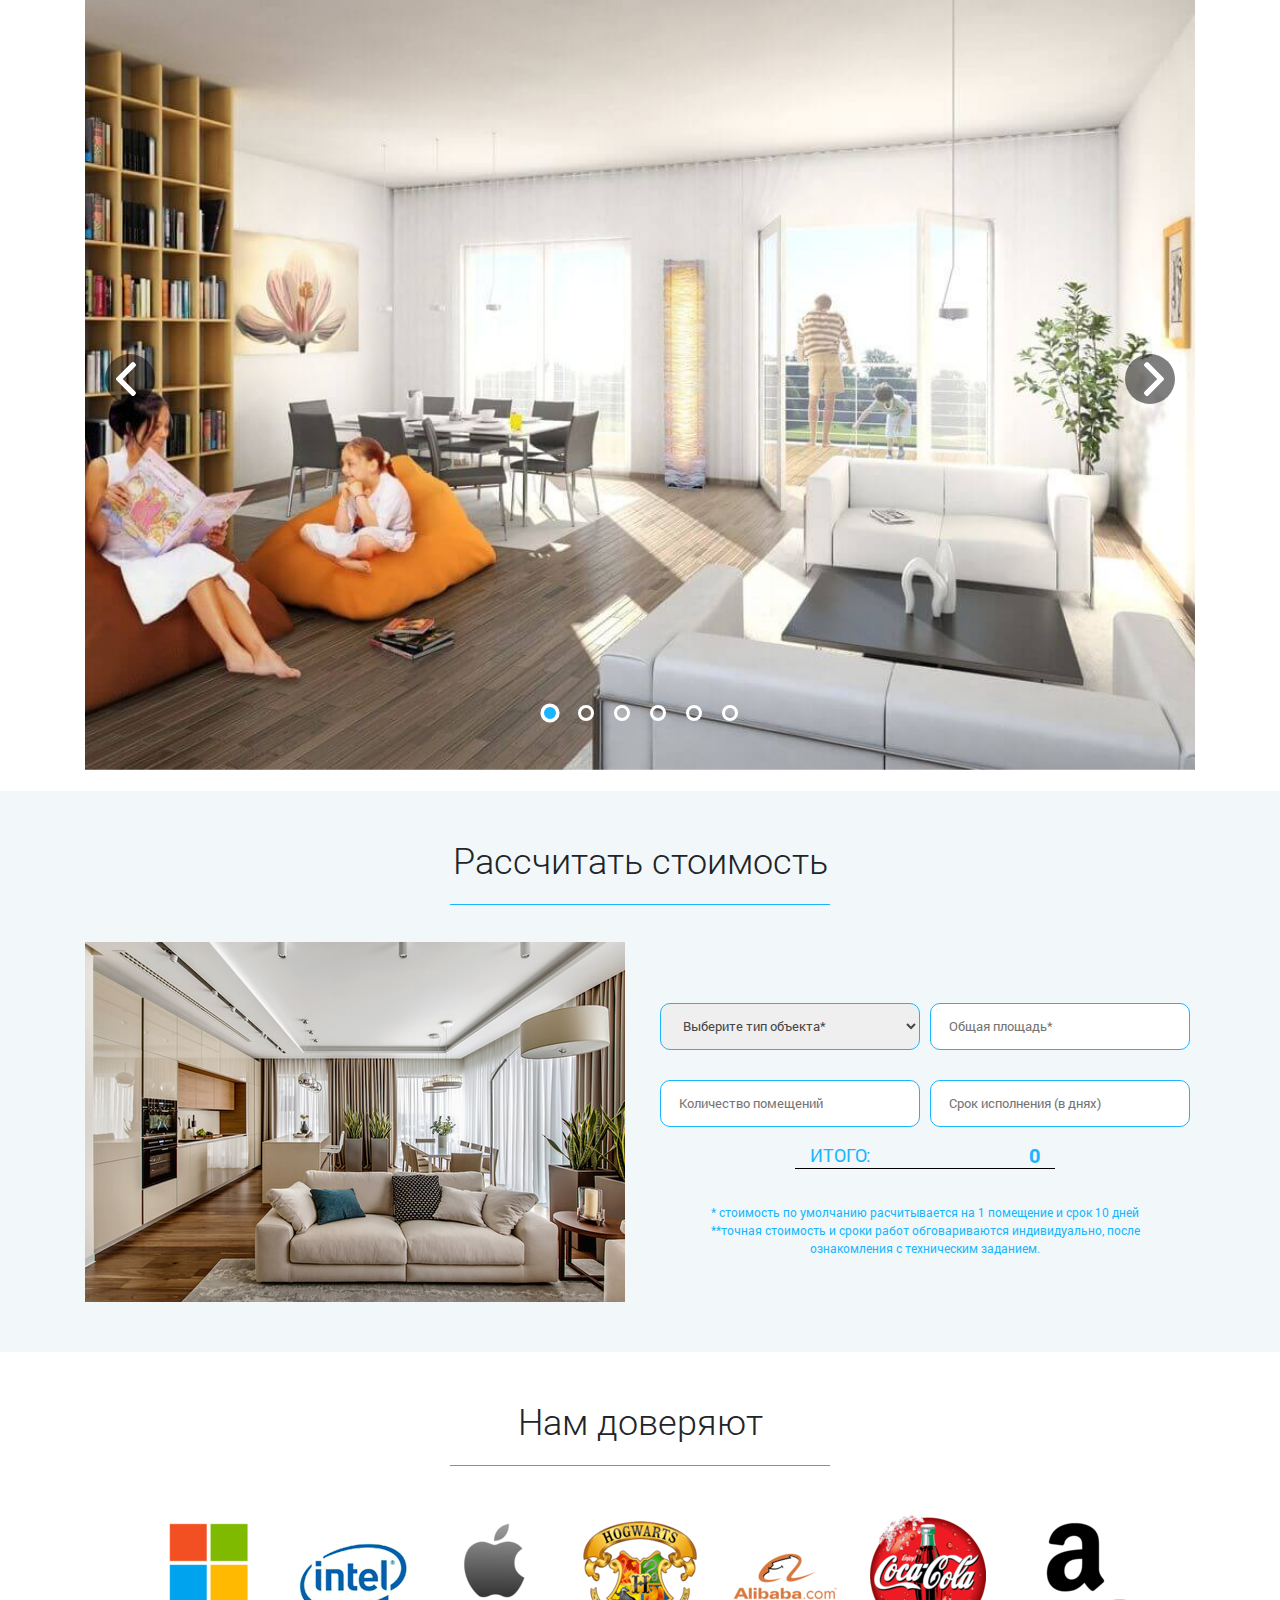
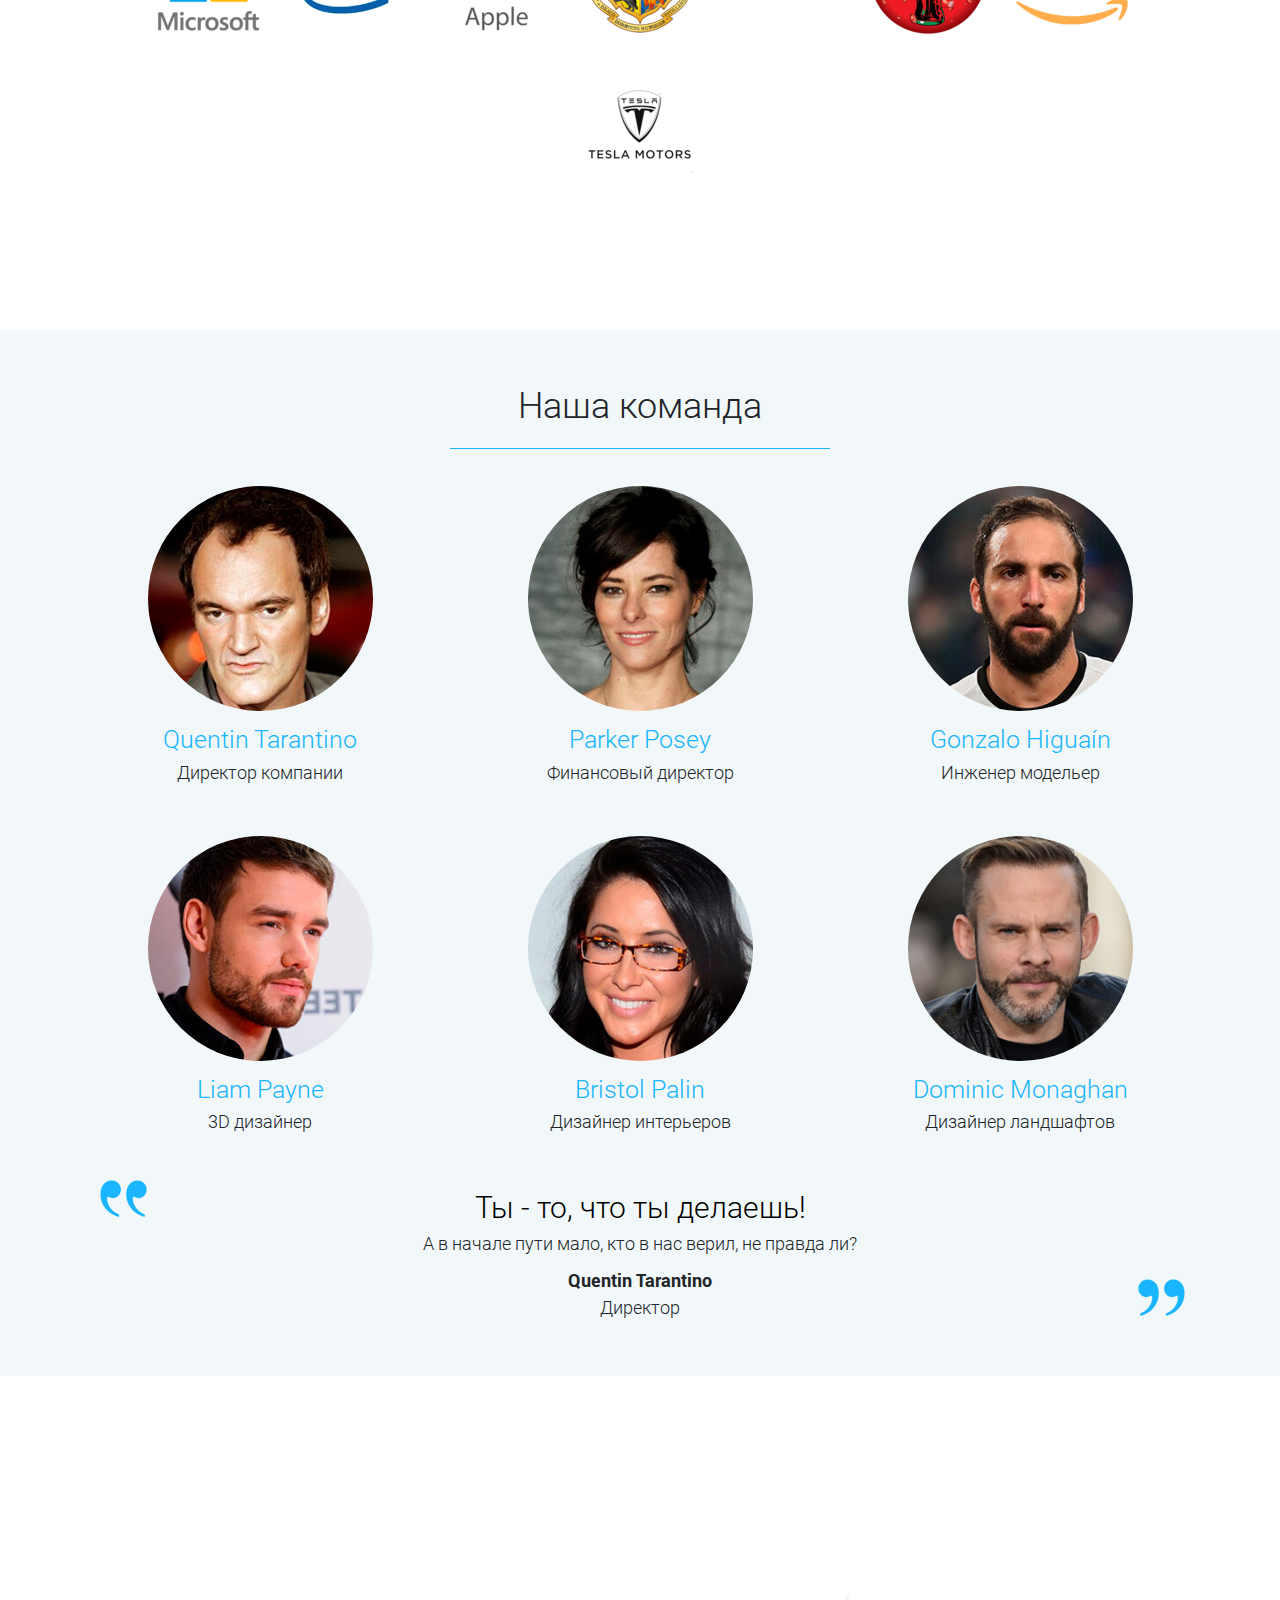
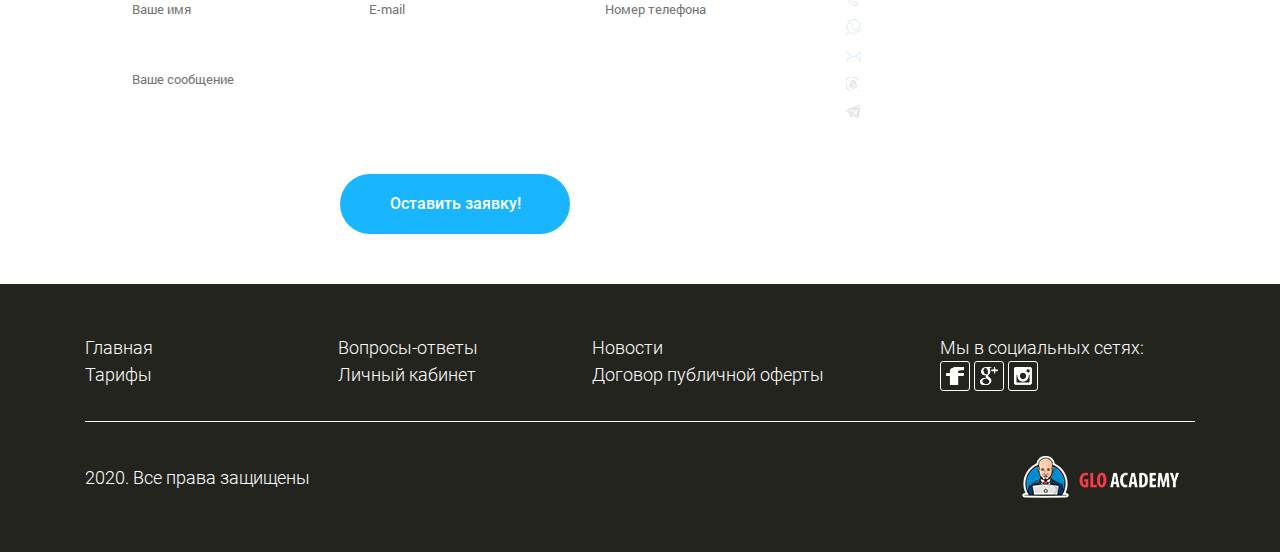
==== commit c7df73f6: "add task lesson20" ====
--- a/lesson18/index.html
+++ b/lesson18/index.html
@@ -95,7 +95,7 @@
 <menu>
 	<a class="close-btn" href="#close">&times;</a>
 	<ul>
-		<li><a href="#service-block">Наши услуги</a></li>
+		<li><a href="#service">Наши услуги</a></li>
 		<li><a href="#portfolio">Портфолио</a></li>
 		<li><a href="#calc">Калькулятор стоимости</a></li>
 		<li><a href="#command">Наша команда</a></li>
@@ -104,7 +104,7 @@
 </menu>
 
 
-<div id="service-block" class="service">
+<div class="service">
 	<div class="container">
 		<h2>Наши услуги</h2>
 		<div class="underline"></div>
@@ -130,7 +130,7 @@
 		</div>
 
 
-		<div class="service-tab row">
+		<div class="service-tab row d-none">
 			<div class="col-md-6 col-sm-6">
 				<img src="images/service/service-2.png" alt="">
 			</div>
@@ -146,7 +146,7 @@
 		</div>
 
 
-		<div class="service-tab row">
+		<div class="service-tab row d-none">
 			<div class="service-outer col-md-6 col-sm-6 col-12">
 				<div class="service-inner">
 					<p>Услуга, направленная на разработку дизайна с анимацией, дизайн интерьера и экстерьера</p>
@@ -163,7 +163,7 @@
 	</div>
 </div>
 
-<div id="portfolio" class="portfolio">
+<div class="portfolio">
 	<div class="container">
 		<h2>Портфолио</h2>
 		<div class="underline"></div>
@@ -189,7 +189,7 @@
 	</div>
 </div>
 
-<div id="calc" class="calc">
+<div class="calc">
 	<div class="container">
 		<h2>Рассчитать стоимость</h2>
 		<div class="underline"></div>
@@ -242,7 +242,7 @@
 	</div>
 </div>
 
-<div id="command" class="command">
+<div class="command">
 	<div class="container">
 		<h2>Наша команда</h2>
 		<div class="underline"></div>
@@ -295,7 +295,7 @@
 	</div>
 </div>
 
-<div id="connect" class="connect">
+<div class="connect">
 	<div class="container">
 		<h2>Остались вопросы?</h2>
 		<div class="underline"></div>
--- a/lesson18/css/style.min.css
+++ b/lesson18/css/style.min.css
@@ -1 +1,1182 @@
-@font-face{font-family:Roboto;src:url(../fonts/Roboto-Light.eot);src:url(../fonts/Roboto-Light.eot?#iefix) format("embedded-opentype"),url(../fonts/Roboto-Light.woff2) format("woff2"),url(../fonts/Roboto-Light.woff) format("woff"),url(../fonts/Roboto-Light.ttf) format("truetype"),url(../fonts/Roboto-Light.svg#Roboto-Light) format("svg");font-weight:300;font-style:normal;font-display:swap}@font-face{font-family:Roboto;src:url(../fonts/Roboto-Regular.eot);src:url(../fonts/Roboto-Regular.eot?#iefix) format("embedded-opentype"),url(../fonts/Roboto-Regular.woff2) format("woff2"),url(../fonts/Roboto-Regular.woff) format("woff"),url(../fonts/Roboto-Regular.ttf) format("truetype"),url(../fonts/Roboto-Regular.svg#Roboto-Regular) format("svg");font-weight:400;font-style:normal;font-display:swap}@font-face{font-family:Roboto;src:url(../fonts/Roboto-Medium.eot);src:url(../fonts/Roboto-Medium.eot?#iefix) format("embedded-opentype"),url(../fonts/Roboto-Medium.woff2) format("woff2"),url(../fonts/Roboto-Medium.woff) format("woff"),url(../fonts/Roboto-Medium.ttf) format("truetype"),url(../fonts/Roboto-Medium.svg#Roboto-Medium) format("svg");font-weight:500;font-style:normal;font-display:swap}@font-face{font-family:Roboto;src:url(../fonts/Roboto-Bold.eot);src:url(../fonts/Roboto-Bold.eot?#iefix) format("embedded-opentype"),url(../fonts/Roboto-Bold.woff2) format("woff2"),url(../fonts/Roboto-Bold.woff) format("woff"),url(../fonts/Roboto-Bold.ttf) format("truetype"),url(../fonts/Roboto-Bold.svg#Roboto-Bold) format("svg");font-weight:700;font-style:normal;font-display:swap}html{font-size:10px}.flex{display:-webkit-box;display:-ms-flexbox;display:flex;-ms-flex-wrap:wrap;flex-wrap:wrap}img{max-width:100%}body{font-family:Roboto,sans-serif;font-weight:400;text-align:center;font-size:1.8rem}body .container{max-width:1140px}body .btn.active.focus,body .btn.active:focus,body .btn.focus,body .btn:active.focus,body .btn:active:focus,body .btn:focus{outline:0}body a:focus,body button:active,body button:focus,body input:focus,body textarea:focus{outline:0}body .menu:hover{cursor:pointer}body menu{position:fixed;width:50%;height:100vh;background-color:#000;opacity:.9;left:0;margin:0;top:0;z-index:99;display:-webkit-box;display:-ms-flexbox;display:flex;-webkit-box-align:center;-ms-flex-align:center;align-items:center;-webkit-box-pack:center;-ms-flex-pack:center;justify-content:center;-webkit-transform:translateX(-100%);transform:translateX(-100%)}body .active-menu{-webkit-transition:1s;transition:1s;-webkit-transform:translateX(100%);transform:translateX(100%)}body ul{list-style:none;padding:0;margin:0;line-height:3}body li a{font-size:2rem;color:#fff}body a:hover{text-decoration:none;color:#19b5fe}body p{font-weight:300;margin:0}body .close-btn{position:fixed;top:30px;left:30px;font-size:3rem;-webkit-transition:.2s;transition:.2s;-webkit-transform-origin:50% 53%;transform-origin:50% 53%;display:block;line-height:3rem;text-align:center;width:3rem;height:3rem;color:#19b5fe}body .close-btn:hover{-webkit-transform:rotate(180deg);transform:rotate(180deg)}body .underline{display:inline-block;border-bottom:1px solid #19b5fe;width:38rem;margin-bottom:3rem}body h1{font-size:4.8rem;font-family:Roboto,sans-serif;font-weight:700;letter-spacing:.1px;line-height:.9}body h2{font-size:3.6rem;font-weight:300;margin-bottom:2rem}body .description{font-size:2.5rem}body small{font-size:1.2rem}body .main-form input{width:29rem;height:5rem;border-radius:5rem;font-size:1.3rem;border:none;padding-left:2.7rem;color:#000}body .form-btn{display:block;font-size:1.6rem;color:#fff;font-family:Roboto,sans-serif;font-weight:500;background-color:#19b5fe;border-radius:5rem;width:23rem;height:6rem;margin-top:20px}body .btn.focus,body .btn:focus,body .btn:hover{color:#fff}body button:hover{background-color:#ade4f4}main{padding-top:1rem;padding-bottom:2.6rem;background:url(../images/main-bg.jpg) center/cover no-repeat fixed;color:#fff}main h2{font-family:Roboto,sans-serif;font-weight:700}main header{text-align:left;padding-top:3rem;padding-bottom:3rem}main header .menu{text-align:center}main header .menu small{text-transform:uppercase}main header .logo-img{max-width:100%}main header .phone-media{text-align:left;display:-webkit-box;display:-ms-flexbox;display:flex;-webkit-box-align:center;-ms-flex-align:center;align-items:center}main header .phone-media .media-object{margin-top:8px;margin-right:10px}main header .phone-media .media-body small{font-size:1.15rem}main header .phone-media .phone{font-family:Roboto,sans-serif;font-weight:400;font-size:2rem}main header .main-header{margin-bottom:2rem}main .timer{margin-top:3rem;margin-bottom:6rem}main .timer-action,main .timer-title{font-weight:300}main .timer-title{font-size:2.2rem}main .timer-action{margin-top:3rem}main .timer-numbers{font-size:6rem}main .main-form-input{display:inline-block;width:96rem;height:8rem;border:1px solid #fefefe}main .main-form-input input{-webkit-transform:translateY(-3rem);transform:translateY(-3rem)}main .main-form .form-btn{display:inline-block;text-align:center;-webkit-transform:translateY(-4rem);transform:translateY(-4rem)}main a{display:inline-block;margin:3rem auto;-webkit-transition:1s;transition:1s}.service{background-color:#f2f8f9;padding:5rem}.service-header{border:1px solid #19b5fe;border-radius:3rem;margin-bottom:3rem;display:-webkit-box;display:-ms-flexbox;display:flex;-ms-flex-wrap:wrap;flex-wrap:wrap;-webkit-box-pack:justify;-ms-flex-pack:justify;justify-content:space-between}.service-header-tab{-webkit-box-flex:1;-ms-flex-positive:1;flex-grow:1;height:auto;text-transform:uppercase;vertical-align:middle;padding:.5rem 1rem;cursor:pointer;margin:0;font-weight:400;color:#19b5fe;font-size:2rem}.service-header-tab.active{background-color:#19b5fe;border-radius:3rem;color:#fff!important}.service-header-tab span{font-weight:700}.service .description{font-weight:300;color:#19b5fe}.service .service-outer{text-align:left}.service .service-inner{padding:14% 0 0}.service img{width:100%}.portfolio{padding:5rem 0}.portfolio-content{position:relative;height:775px;margin:0 auto;display:block}@media (max-width:1024px){.portfolio-content{height:650px}}.portfolio-item{position:absolute;top:50%;left:50%;-webkit-transform:translate(-50%,-50%);transform:translate(-50%,-50%);width:100%;opacity:0;-webkit-transition:opacity .5s;transition:opacity .5s}.portfolio-item img{height:auto;width:100%;position:absolute;top:50%;left:50%;-webkit-transform:translate(-50%,-50%);transform:translate(-50%,-50%)}.portfolio-item-active{opacity:1;-webkit-transition:opacity .5s;transition:opacity .5s}.portfolio-btn{position:absolute;cursor:pointer;top:50%;z-index:5;width:50px;height:50px;background-color:rgba(0,0,0,.5);background-repeat:no-repeat;background-size:34px;border-radius:50%;-webkit-transition:background-color .2s;transition:background-color .2s}.portfolio-btn.prev{left:20px;background-image:url(../images/icons/left-arrow.svg);background-position:25% 50%}.portfolio-btn.next{right:20px;background-image:url(../images/icons/right-arrow.svg);background-position:75% 50%}.portfolio-btn:hover{background-color:rgba(0,0,0,.8);-webkit-transition:background-color .2s;transition:background-color .2s}.portfolio-dots{position:absolute;bottom:20px;width:100%;margin:20px auto 0;display:-webkit-box;display:-ms-flexbox;display:flex;-webkit-box-pack:center;-ms-flex-pack:center;justify-content:center;z-index:5}.portfolio-dots .dot{cursor:pointer;height:16px;width:16px;margin:0 10px;border-radius:50%;border:solid #fff;display:inline-block;-webkit-transition:background-color,-webkit-transform .4s;transition:background-color,transform .4s,-webkit-transform .4s}.portfolio-dots .dot-active{background-color:#19b5fe;-webkit-transform:scale(1.2);transform:scale(1.2)}.portfolio-dots .dot:hover{background-color:#53c6fe;-webkit-transform:scale(1.2);transform:scale(1.2)}.prove{padding:5rem;background-color:#f2f8f9}.prove img{border-bottom:1px solid #19b5fe;padding-bottom:1rem}.companies{padding:5rem}.companies .companies-hor{width:100%;margin-bottom:6.4rem}.companies .companies-hor-item{margin:0 1.2rem;display:inline-block;height:140px}.companies img{vertical-align:middle}.command{background-color:#f2f8f9;padding:5.5rem}.command p{margin-bottom:5rem}.command .description{font-weight:300;color:#19b5fe}.command .quote{position:relative}.command .quote .description{font-size:3rem;color:#000}.command .quote p{margin-bottom:0}.command .quote span{display:inline-block;margin-top:1rem;font-family:Roboto,sans-serif;font-weight:700}.command .quote .cov-left{position:absolute;top:-.5rem;left:1.5rem}.command .quote .cov-right{position:absolute;bottom:-.5rem;right:1rem}.command img{margin-bottom:1rem}.command__photo{width:225px;border-radius:50%}.calc{padding:5rem;background-color:#f2f8f9}.calc img{margin:auto;width:100%}.calc-block{display:-webkit-box;display:-ms-flexbox;display:flex;-ms-flex-wrap:wrap;flex-wrap:wrap;-ms-flex-pack:distribute;justify-content:space-around;margin:auto}.calc-item{-ms-flex-preferred-size:48%;flex-basis:48%;min-width:200px;height:47px;border-radius:1rem;border:1px solid #19b5fe;margin:15px 0;color:#464646;font-size:13px;font-weight:400;padding-left:18px;outline:transparent}.calc-total{border-bottom:1px solid #000;-ms-flex-preferred-size:48%;flex-basis:48%;color:#19b5fe;font-size:18px;text-align:left;padding:0 15px;line-height:26px;min-width:200px}.calc-total span{float:right;font-size:20px;font-weight:700}.calc-mini{margin:34px auto 0;color:#19b5fe;font-size:12px;font-weight:400;max-width:435px}.calc input[type=number]{-moz-appearance:textfield}.calc input[type=number]:focus,.calc input[type=number]:hover{-moz-appearance:number-input}.calc input[type=number]::-webkit-inner-spin-button,.calc input[type=number]::-webkit-outer-spin-button{-webkit-appearance:none;margin:0}.connect{padding-top:5rem;padding-bottom:5rem;background-image:url(../images/connect/connect-bg.jpg);background-attachment:fixed;background-position:center;color:#fff}.connect .row{margin-left:0;margin-right:0}.connect .form-btn{margin:auto}.connect .description{font-weight:300;margin-top:-2rem;margin-bottom:4rem}.connect .underline{border-bottom:1px solid #fff}.connect .footer-form .top-form{width:100%;height:4.9rem;border-radius:.7rem;font-size:1.3rem;border:none;padding-left:1.7rem;color:#000}.connect .footer-form .mess{width:100%;border-radius:1rem;font-size:1.3rem;border:none;padding-top:1rem;padding-left:1.7rem;padding-bottom:6rem;color:#000;margin-top:2rem;margin-bottom:2rem;height:10rem}.connect-adress{text-align:left}.connect-adress img,.connect-adress p{display:inline-block}.connect-adress img{border:1px solid #fff;border-radius:3px;padding:5px;margin-right:1rem}.connect p{text-align:left}footer{background-color:#24241f;padding:5rem;text-align:left;color:#fff}footer a{font-weight:300;color:#fff}footer a img{text-align:center;border:1px solid #fff;border-radius:3px;padding:.5rem;height:3rem;width:3rem}footer .line{margin:3rem auto;border-bottom:1px solid #fff}footer .web{text-align:right}.popup{display:none;position:fixed;left:0;top:0;bottom:0;width:100%;height:100%;z-index:9;background-color:rgba(0,0,0,.5)}.popup .main-form input{display:block;left:0;width:100%;margin-right:0;margin-top:1.5rem}.popup h3{color:#fff}.popup .popup-content{position:fixed;text-align:center;width:40rem;left:38%;top:10%;-webkit-transform:translateX(-50px);transform:translateX(-50px);padding:2rem 6rem;background-color:#24241f}.popup .form-btn{width:100%;margin-bottom:3rem;margin-top:1.5rem}.popup .popup-close{position:absolute;z-index:999999;top:0;right:1rem;width:2rem;text-align:center;border:none;background:#24241f;font-size:3rem;color:#19b5fe}.thanks-block{padding-top:10rem;background-image:url(../images/main-bg.jpg);background-position:center;text-align:center;height:50rem}.thanks-block h2{color:#19b5fe;margin-bottom:2rem}.thanks-block h3{font-size:2rem;color:#19b5fe;margin-bottom:2rem}.thanks-block h4{font-size:2rem;text-transform:uppercase}.thanks-block a{color:#fff}@media (max-width:991px){body{font-size:1.5rem}body h1{font-size:4rem}body h2{font-size:3rem}body .main-form input{display:block}body .connect .col-sm-12{padding-left:0}body .connect .footer-form input{display:block;margin-bottom:1rem}body .form-btn{margin-left:0}main header .phone-media .phone{font-size:1.8rem}main .description{margin-bottom:2rem}main .main-form-input{width:100%;border:none;height:auto}main .main-form-input input{-webkit-transform:translateY(0);transform:translateY(0);display:inline-block;text-align:center;margin-bottom:1rem;padding-left:0}main .main-form .form-btn{margin:auto;-webkit-transform:translateY(0);transform:translateY(0)}.service-inner{padding:0}.service img{margin-bottom:5rem}.portfolio-content{height:565px;width:100%}.portfolio a{font-size:1.2rem}.portfolio .row{display:none}.portfolio .slider{display:inline-block;width:360px}.process p{font-size:2.3rem}.calc-mini{max-width:100%}}@media (max-width:767px){body{font-size:1.3rem}body ul{line-height:3}body li a{font-size:1.5rem}body .underline{width:30rem}body h1{font-size:3.3rem}body h2{font-size:2.5rem}body .description{font-size:2rem}main a{margin:1rem auto}main header{padding-top:1rem;padding-bottom:1rem}main header .phone-media{text-align:left;line-height:1.5rem}main header .phone-media .phone{font-family:Roboto,sans-serif;font-size:1.3rem;font-weight:700}.service .description,main .main-form .form-btn{margin-top:3rem}.service-inner{padding:0}.portfolio{height:100%}.portfolio-content{height:400px}.portfolio-dots{display:none}.portfolio a{font-size:1rem}.portfolio .tabs ul{border:none}.portfolio .tabs ul li{margin-bottom:1rem;border:1px solid #19b5fe;border-radius:3rem}.process .circle{display:block;margin:0 auto}.process p{padding:0;margin-top:0;margin-bottom:3rem}.command .quote img,.process img{display:none}.connect .col-sm-12{padding-right:0}.connect .form-btn{width:100%;height:5rem;font-size:1.3rem;margin-bottom:1rem}footer .web{text-align:left}.popup .popup-content{left:30%}}@media (max-width:690px){body .form-btn{height:4rem}.popup-content{left:25%}.portfolio-btn{width:40px;height:40px}.portfolio-btn.next{right:10px}.portfolio-btn.prev{left:10px}}@media (max-width:575px){.service img{display:none}.calc-mini{max-width:330px}}@media (max-width:500px){.popup .popup-content{left:18%}.portfolio-content{height:240px}}@media (max-width:448px){body nav{width:100%}body .active-menu{-webkit-transform:translateX(0);transform:translateX(0)}body .underline{width:100%}body h1{font-size:2.2rem}body h2{font-size:2rem}body .description{font-size:1.5rem}main header{padding-bottom:0}main header .phone-media img,main header .phone-media small{display:none}main header .menu,main header .phone-media .phone{margin-top:1rem}main header .menu small{display:none}.service .form-btn{width:16rem;height:5rem}.process p{font-size:1.8rem}.command img{width:100%}.popup .popup-content{left:15%;width:100%}.portfolio-btn{width:35px;height:35px}.portfolio-btn.next{right:5px}.portfolio-btn.prev{left:5px}}
+@font-face {
+    font-family: Roboto;
+    src: url(../fonts/Roboto-Light.eot);
+    src: url(../fonts/Roboto-Light.eot?#iefix) format("embedded-opentype"), url(../fonts/Roboto-Light.woff2) format("woff2"), url(../fonts/Roboto-Light.woff) format("woff"), url(../fonts/Roboto-Light.ttf) format("truetype"), url(../fonts/Roboto-Light.svg#Roboto-Light) format("svg");
+    font-weight: 300;
+    font-style: normal;
+    font-display: swap
+}
+
+@font-face {
+    font-family: Roboto;
+    src: url(../fonts/Roboto-Regular.eot);
+    src: url(../fonts/Roboto-Regular.eot?#iefix) format("embedded-opentype"), url(../fonts/Roboto-Regular.woff2) format("woff2"), url(../fonts/Roboto-Regular.woff) format("woff"), url(../fonts/Roboto-Regular.ttf) format("truetype"), url(../fonts/Roboto-Regular.svg#Roboto-Regular) format("svg");
+    font-weight: 400;
+    font-style: normal;
+    font-display: swap
+}
+
+@font-face {
+    font-family: Roboto;
+    src: url(../fonts/Roboto-Medium.eot);
+    src: url(../fonts/Roboto-Medium.eot?#iefix) format("embedded-opentype"), url(../fonts/Roboto-Medium.woff2) format("woff2"), url(../fonts/Roboto-Medium.woff) format("woff"), url(../fonts/Roboto-Medium.ttf) format("truetype"), url(../fonts/Roboto-Medium.svg#Roboto-Medium) format("svg");
+    font-weight: 500;
+    font-style: normal;
+    font-display: swap
+}
+
+@font-face {
+    font-family: Roboto;
+    src: url(../fonts/Roboto-Bold.eot);
+    src: url(../fonts/Roboto-Bold.eot?#iefix) format("embedded-opentype"), url(../fonts/Roboto-Bold.woff2) format("woff2"), url(../fonts/Roboto-Bold.woff) format("woff"), url(../fonts/Roboto-Bold.ttf) format("truetype"), url(../fonts/Roboto-Bold.svg#Roboto-Bold) format("svg");
+    font-weight: 700;
+    font-style: normal;
+    font-display: swap
+}
+
+html {
+    font-size: 10px
+}
+
+.flex {
+    display: -webkit-box;
+    display: -ms-flexbox;
+    display: flex;
+    -ms-flex-wrap: wrap;
+    flex-wrap: wrap
+}
+
+img {
+    max-width: 100%
+}
+
+body {
+    font-family: Roboto, sans-serif;
+    font-weight: 400;
+    text-align: center;
+    font-size: 1.8rem
+}
+
+body .container {
+    max-width: 1140px
+}
+
+body .btn.active.focus,
+body .btn.active:focus,
+body .btn.focus,
+body .btn:active.focus,
+body .btn:active:focus,
+body .btn:focus {
+    outline: 0
+}
+
+body a:focus,
+body button:active,
+body button:focus,
+body input:focus,
+body textarea:focus {
+    outline: 0
+}
+
+body .menu:hover {
+    cursor: pointer
+}
+
+body menu { 
+    position: fixed;
+    width: 50%;
+    height: 100vh;
+    background-color: #000;
+    opacity: .9;
+    left: 0;
+    margin: 0;
+    top: 0;
+    z-index: 99;
+    display: -webkit-box;
+    display: -ms-flexbox;
+    display: flex;
+    -webkit-box-align: center;
+    -ms-flex-align: center;
+    align-items: center;
+    -webkit-box-pack: center;
+    -ms-flex-pack: center;
+    justify-content: center;
+    -webkit-transform: translateX(-100%);
+    transform: translateX(-100%)
+}
+
+body .active-menu {
+    -webkit-transition: 1s;
+    transition: 1s;
+    -webkit-transform: translateX(100%);
+    transform: translateX(100%)
+}
+
+body ul {
+    list-style: none;
+    padding: 0;
+    margin: 0;
+    line-height: 3
+}
+
+body li a {
+    font-size: 2rem;
+    color: #fff
+}
+
+body a:hover {
+    text-decoration: none;
+    color: #19b5fe
+}
+
+body p {
+    font-weight: 300;
+    margin: 0
+}
+
+body .close-btn {
+    position: fixed;
+    top: 30px;
+    left: 30px;
+    font-size: 3rem;
+    -webkit-transition: .2s;
+    transition: .2s;
+    -webkit-transform-origin: 50% 53%;
+    transform-origin: 50% 53%;
+    display: block;
+    line-height: 3rem;
+    text-align: center;
+    width: 3rem;
+    height: 3rem;
+    color: #19b5fe
+}
+
+body .close-btn:hover {
+    -webkit-transform: rotate(180deg);
+    transform: rotate(180deg)
+}
+
+body .underline {
+    display: inline-block;
+    border-bottom: 1px solid #19b5fe;
+    width: 38rem;
+    margin-bottom: 3rem
+}
+
+body h1 {
+    font-size: 4.8rem;
+    font-family: Roboto, sans-serif;
+    font-weight: 700;
+    letter-spacing: .1px;
+    line-height: .9
+}
+
+body h2 {
+    font-size: 3.6rem;
+    font-weight: 300;
+    margin-bottom: 2rem
+}
+
+body .description {
+    font-size: 2.5rem
+}
+
+body small {
+    font-size: 1.2rem
+}
+
+body .main-form input {
+    width: 29rem;
+    height: 5rem;
+    border-radius: 5rem;
+    font-size: 1.3rem;
+    border: none;
+    padding-left: 2.7rem;
+    color: #000
+}
+
+body .form-btn {
+    display: block;
+    font-size: 1.6rem;
+    color: #fff;
+    font-family: Roboto, sans-serif;
+    font-weight: 500;
+    background-color: #19b5fe;
+    border-radius: 5rem;
+    width: 23rem;
+    height: 6rem;
+    margin-top: 20px
+}
+
+body .btn.focus,
+body .btn:focus,
+body .btn:hover {
+    color: #fff
+}
+
+body button:hover {
+    background-color: #ade4f4
+}
+
+main {
+    padding-top: 1rem;
+    padding-bottom: 2.6rem;
+    background: url(../images/main-bg.jpg) center/cover no-repeat fixed;
+    color: #fff
+}
+
+main h2 {
+    font-family: Roboto, sans-serif;
+    font-weight: 700
+}
+
+main header {
+    text-align: left;
+    padding-top: 3rem;
+    padding-bottom: 3rem
+}
+
+main header .menu {
+    text-align: center
+}
+
+main header .menu small {
+    text-transform: uppercase
+}
+
+main header .logo-img {
+    max-width: 100%
+}
+
+main header .phone-media {
+    text-align: left;
+    display: -webkit-box;
+    display: -ms-flexbox;
+    display: flex;
+    -webkit-box-align: center;
+    -ms-flex-align: center;
+    align-items: center
+}
+
+main header .phone-media .media-object {
+    margin-top: 8px;
+    margin-right: 10px
+}
+
+main header .phone-media .media-body small {
+    font-size: 1.15rem
+}
+
+main header .phone-media .phone {
+    font-family: Roboto, sans-serif;
+    font-weight: 400;
+    font-size: 2rem
+}
+
+main header .main-header {
+    margin-bottom: 2rem
+}
+
+main .timer {
+    margin-top: 3rem;
+    margin-bottom: 6rem
+}
+
+main .timer-action,
+main .timer-title {
+    font-weight: 300
+}
+
+main .timer-title {
+    font-size: 2.2rem
+}
+
+main .timer-action {
+    margin-top: 3rem
+}
+
+main .timer-numbers {
+    font-size: 6rem
+}
+
+main .main-form-input {
+    display: inline-block;
+    width: 96rem;
+    height: 8rem;
+    border: 1px solid #fefefe
+}
+
+main .main-form-input input {
+    -webkit-transform: translateY(-3rem);
+    transform: translateY(-3rem)
+}
+
+main .main-form .form-btn {
+    display: inline-block;
+    text-align: center;
+    -webkit-transform: translateY(-4rem);
+    transform: translateY(-4rem)
+}
+
+main a {
+    display: inline-block;
+    margin: 3rem auto;
+    -webkit-transition: 1s;
+    transition: 1s
+}
+
+.service {
+    background-color: #f2f8f9;
+    padding: 5rem
+}
+
+.service-header {
+    border: 1px solid #19b5fe;
+    border-radius: 3rem;
+    margin-bottom: 3rem;
+    display: -webkit-box;
+    display: -ms-flexbox;
+    display: flex;
+    -ms-flex-wrap: wrap;
+    flex-wrap: wrap;
+    -webkit-box-pack: justify;
+    -ms-flex-pack: justify;
+    justify-content: space-between
+}
+
+.service-header-tab {
+    -webkit-box-flex: 1;
+    -ms-flex-positive: 1;
+    flex-grow: 1;
+    height: auto;
+    text-transform: uppercase;
+    vertical-align: middle;
+    padding: .5rem 1rem;
+    cursor: pointer;
+    margin: 0;
+    font-weight: 400;
+    color: #19b5fe;
+    font-size: 2rem
+}
+
+.service-header-tab.active {
+    background-color: #19b5fe;
+    border-radius: 3rem;
+    color: #fff !important
+}
+
+.service-header-tab span {
+    font-weight: 700
+}
+
+.service .description {
+    font-weight: 300;
+    color: #19b5fe
+}
+
+.service .service-outer {
+    text-align: left
+}
+
+.service .service-inner {
+    padding: 14% 0 0
+}
+
+.service img {
+    width: 100%
+}
+
+.portfolio {
+    padding: 5rem 0
+}
+
+.portfolio-content {
+    position: relative;
+    height: 775px;
+    margin: 0 auto;
+    display: block
+}
+
+@media (max-width:1024px) {
+    .portfolio-content {
+        height: 650px
+    }
+}
+
+.portfolio-item {
+    position: absolute;
+    top: 50%;
+    left: 50%;
+    -webkit-transform: translate(-50%, -50%);
+    transform: translate(-50%, -50%);
+    width: 100%;
+    opacity: 0;
+    -webkit-transition: opacity .5s;
+    transition: opacity .5s
+}
+
+.portfolio-item img {
+    height: auto;
+    width: 100%;
+    position: absolute;
+    top: 50%;
+    left: 50%;
+    -webkit-transform: translate(-50%, -50%);
+    transform: translate(-50%, -50%)
+}
+
+.portfolio-item-active {
+    opacity: 1;
+    -webkit-transition: opacity .5s;
+    transition: opacity .5s
+}
+
+.portfolio-btn {
+    position: absolute;
+    cursor: pointer;
+    top: 50%;
+    z-index: 5;
+    width: 50px;
+    height: 50px;
+    background-color: rgba(0, 0, 0, .5);
+    background-repeat: no-repeat;
+    background-size: 34px;
+    border-radius: 50%;
+    -webkit-transition: background-color .2s;
+    transition: background-color .2s
+}
+
+.portfolio-btn.prev {
+    left: 20px;
+    background-image: url(../images/icons/left-arrow.svg);
+    background-position: 25% 50%
+}
+
+.portfolio-btn.next {
+    right: 20px;
+    background-image: url(../images/icons/right-arrow.svg);
+    background-position: 75% 50%
+}
+
+.portfolio-btn:hover {
+    background-color: rgba(0, 0, 0, .8);
+    -webkit-transition: background-color .2s;
+    transition: background-color .2s
+}
+
+.portfolio-dots {
+    position: absolute;
+    bottom: 20px;
+    width: 100%;
+    margin: 20px auto 0;
+    display: -webkit-box;
+    display: -ms-flexbox;
+    display: flex;
+    -webkit-box-pack: center;
+    -ms-flex-pack: center;
+    justify-content: center;
+    z-index: 5
+}
+
+.portfolio-dots .dot {
+    cursor: pointer;
+    height: 16px;
+    width: 16px;
+    margin: 0 10px;
+    border-radius: 50%;
+    border: solid #fff;
+    display: inline-block;
+    -webkit-transition: background-color, -webkit-transform .4s;
+    transition: background-color, transform .4s, -webkit-transform .4s
+}
+
+.portfolio-dots .dot-active {
+    background-color: #19b5fe;
+    -webkit-transform: scale(1.2);
+    transform: scale(1.2)
+}
+
+.portfolio-dots .dot:hover {
+    background-color: #53c6fe;
+    -webkit-transform: scale(1.2);
+    transform: scale(1.2)
+}
+
+.prove {
+    padding: 5rem;
+    background-color: #f2f8f9
+}
+
+.prove img {
+    border-bottom: 1px solid #19b5fe;
+    padding-bottom: 1rem
+}
+
+.companies {
+    padding: 5rem
+}
+
+.companies .companies-hor {
+    width: 100%;
+    margin-bottom: 6.4rem
+}
+
+.companies .companies-hor-item {
+    margin: 0 1.2rem;
+    display: inline-block;
+    height: 140px
+}
+
+.companies img {
+    vertical-align: middle
+}
+
+.command {
+    background-color: #f2f8f9;
+    padding: 5.5rem
+}
+
+.command p {
+    margin-bottom: 5rem
+}
+
+.command .description {
+    font-weight: 300;
+    color: #19b5fe
+}
+
+.command .quote {
+    position: relative
+}
+
+.command .quote .description {
+    font-size: 3rem;
+    color: #000
+}
+
+.command .quote p {
+    margin-bottom: 0
+}
+
+.command .quote span {
+    display: inline-block;
+    margin-top: 1rem;
+    font-family: Roboto, sans-serif;
+    font-weight: 700
+}
+
+.command .quote .cov-left {
+    position: absolute;
+    top: -.5rem;
+    left: 1.5rem
+}
+
+.command .quote .cov-right {
+    position: absolute;
+    bottom: -.5rem;
+    right: 1rem
+}
+
+.command img {
+    margin-bottom: 1rem
+}
+
+.command__photo {
+    width: 225px;
+    border-radius: 50%
+}
+
+.calc {
+    padding: 5rem;
+    background-color: #f2f8f9
+}
+
+.calc img {
+    margin: auto;
+    width: 100%
+}
+
+.calc-block {
+    display: -webkit-box;
+    display: -ms-flexbox;
+    display: flex;
+    -ms-flex-wrap: wrap;
+    flex-wrap: wrap;
+    -ms-flex-pack: distribute;
+    justify-content: space-around;
+    margin: auto
+}
+
+.calc-item {
+    -ms-flex-preferred-size: 48%;
+    flex-basis: 48%;
+    min-width: 200px;
+    height: 47px;
+    border-radius: 1rem;
+    border: 1px solid #19b5fe;
+    margin: 15px 0;
+    color: #464646;
+    font-size: 13px;
+    font-weight: 400;
+    padding-left: 18px;
+    outline: transparent
+}
+
+.calc-total {
+    border-bottom: 1px solid #000;
+    -ms-flex-preferred-size: 48%;
+    flex-basis: 48%;
+    color: #19b5fe;
+    font-size: 18px;
+    text-align: left;
+    padding: 0 15px;
+    line-height: 26px;
+    min-width: 200px
+}
+
+.calc-total span {
+    float: right;
+    font-size: 20px;
+    font-weight: 700
+}
+
+.calc-mini {
+    margin: 34px auto 0;
+    color: #19b5fe;
+    font-size: 12px;
+    font-weight: 400;
+    max-width: 435px
+}
+
+.calc input[type=number] {
+    -moz-appearance: textfield
+}
+
+.calc input[type=number]:focus,
+.calc input[type=number]:hover {
+    -moz-appearance: number-input
+}
+
+.calc input[type=number]::-webkit-inner-spin-button,
+.calc input[type=number]::-webkit-outer-spin-button {
+    -webkit-appearance: none;
+    margin: 0
+}
+
+.connect {
+    padding-top: 5rem;
+    padding-bottom: 5rem;
+    background-image: url(../images/connect/connect-bg.jpg);
+    background-attachment: fixed;
+    background-position: center;
+    color: #fff
+}
+
+.connect .row {
+    margin-left: 0;
+    margin-right: 0
+}
+
+.connect .form-btn {
+    margin: auto
+}
+
+.connect .description {
+    font-weight: 300;
+    margin-top: -2rem;
+    margin-bottom: 4rem
+}
+
+.connect .underline {
+    border-bottom: 1px solid #fff
+}
+
+.connect .footer-form .top-form {
+    width: 100%;
+    height: 4.9rem;
+    border-radius: .7rem;
+    font-size: 1.3rem;
+    border: none;
+    padding-left: 1.7rem;
+    color: #000
+}
+
+.connect .footer-form .mess {
+    width: 100%;
+    border-radius: 1rem;
+    font-size: 1.3rem;
+    border: none;
+    padding-top: 1rem;
+    padding-left: 1.7rem;
+    padding-bottom: 6rem;
+    color: #000;
+    margin-top: 2rem;
+    margin-bottom: 2rem;
+    height: 10rem
+}
+
+.connect-adress {
+    text-align: left
+}
+
+.connect-adress img,
+.connect-adress p {
+    display: inline-block
+}
+
+.connect-adress img {
+    border: 1px solid #fff;
+    border-radius: 3px;
+    padding: 5px;
+    margin-right: 1rem
+}
+
+.connect p {
+    text-align: left
+}
+
+footer {
+    background-color: #24241f;
+    padding: 5rem;
+    text-align: left;
+    color: #fff
+}
+
+footer a {
+    font-weight: 300;
+    color: #fff
+}
+
+footer a img {
+    text-align: center;
+    border: 1px solid #fff;
+    border-radius: 3px;
+    padding: .5rem;
+    height: 3rem;
+    width: 3rem
+}
+
+footer .line {
+    margin: 3rem auto;
+    border-bottom: 1px solid #fff
+}
+
+footer .web {
+    text-align: right
+}
+
+.popup {
+    display: none;
+    position: fixed;
+    left: 0;
+    top: 0;
+    bottom: 0;
+    width: 100%;
+    height: 100%;
+    z-index: 9;
+    background-color: rgba(0, 0, 0, .5)
+}
+
+.popup .main-form input {
+    display: block;
+    left: 0;
+    width: 100%;
+    margin-right: 0;
+    margin-top: 1.5rem
+}
+
+.popup h3 {
+    color: #fff
+}
+
+.popup .popup-content {
+    position: fixed;
+    text-align: center;
+    width: 40rem;
+    left: 38%;
+    top: 10%;
+    -webkit-transform: translateX(-50px);
+    transform: translateX(-50px);
+    padding: 2rem 6rem;
+    background-color: #24241f
+}
+
+.popup .form-btn {
+    width: 100%;
+    margin-bottom: 3rem;
+    margin-top: 1.5rem
+}
+
+.popup .popup-close {
+    position: absolute;
+    z-index: 999999;
+    top: 0;
+    right: 1rem;
+    width: 2rem;
+    text-align: center;
+    border: none;
+    background: #24241f;
+    font-size: 3rem;
+    color: #19b5fe
+}
+
+.thanks-block {
+    padding-top: 10rem;
+    background-image: url(../images/main-bg.jpg);
+    background-position: center;
+    text-align: center;
+    height: 50rem
+}
+
+.thanks-block h2 {
+    color: #19b5fe;
+    margin-bottom: 2rem
+}
+
+.thanks-block h3 {
+    font-size: 2rem;
+    color: #19b5fe;
+    margin-bottom: 2rem
+}
+
+.thanks-block h4 {
+    font-size: 2rem;
+    text-transform: uppercase
+}
+
+.thanks-block a {
+    color: #fff
+}
+
+@media (max-width:991px) {
+    body {
+        font-size: 1.5rem
+    }
+
+    body h1 {
+        font-size: 4rem
+    }
+
+    body h2 {
+        font-size: 3rem
+    }
+
+    body .main-form input {
+        display: block
+    }
+
+    body .connect .col-sm-12 {
+        padding-left: 0
+    }
+
+    body .connect .footer-form input {
+        display: block;
+        margin-bottom: 1rem
+    }
+
+    body .form-btn {
+        margin-left: 0
+    }
+
+    main header .phone-media .phone {
+        font-size: 1.8rem
+    }
+
+    main .description {
+        margin-bottom: 2rem
+    }
+
+    main .main-form-input {
+        width: 100%;
+        border: none;
+        height: auto
+    }
+
+    main .main-form-input input {
+        -webkit-transform: translateY(0);
+        transform: translateY(0);
+        display: inline-block;
+        text-align: center;
+        margin-bottom: 1rem;
+        padding-left: 0
+    }
+
+    main .main-form .form-btn {
+        margin: auto;
+        -webkit-transform: translateY(0);
+        transform: translateY(0)
+    }
+
+    .service-inner {
+        padding: 0
+    }
+
+    .service img {
+        margin-bottom: 5rem
+    }
+
+    .portfolio-content {
+        height: 565px;
+        width: 100%
+    }
+
+    .portfolio a {
+        font-size: 1.2rem
+    }
+
+    .portfolio .row {
+        display: none
+    }
+
+    .portfolio .slider {
+        display: inline-block;
+        width: 360px
+    }
+
+    .process p {
+        font-size: 2.3rem
+    }
+
+    .calc-mini {
+        max-width: 100%
+    }
+}
+
+@media (max-width:767px) {
+    body {
+        font-size: 1.3rem
+    }
+
+    body ul {
+        line-height: 3
+    }
+
+    body li a {
+        font-size: 1.5rem
+    }
+
+    body .underline {
+        width: 30rem
+    }
+
+    body h1 {
+        font-size: 3.3rem
+    }
+
+    body h2 {
+        font-size: 2.5rem
+    }
+
+    body .description {
+        font-size: 2rem
+    }
+
+    main a {
+        margin: 1rem auto
+    }
+
+    main header {
+        padding-top: 1rem;
+        padding-bottom: 1rem
+    }
+
+    main header .phone-media {
+        text-align: left;
+        line-height: 1.5rem
+    }
+
+    main header .phone-media .phone {
+        font-family: Roboto, sans-serif;
+        font-size: 1.3rem;
+        font-weight: 700
+    }
+
+    .service .description,
+    main .main-form .form-btn {
+        margin-top: 3rem
+    }
+
+    .service-inner {
+        padding: 0
+    }
+
+    .portfolio {
+        height: 100%
+    }
+
+    .portfolio-content {
+        height: 400px
+    }
+
+    .portfolio-dots {
+        display: none
+    }
+
+    .portfolio a {
+        font-size: 1rem
+    }
+
+    .portfolio .tabs ul {
+        border: none
+    }
+
+    .portfolio .tabs ul li {
+        margin-bottom: 1rem;
+        border: 1px solid #19b5fe;
+        border-radius: 3rem
+    }
+
+    .process .circle {
+        display: block;
+        margin: 0 auto
+    }
+
+    .process p {
+        padding: 0;
+        margin-top: 0;
+        margin-bottom: 3rem
+    }
+
+    .command .quote img,
+    .process img {
+        display: none
+    }
+
+    .connect .col-sm-12 {
+        padding-right: 0
+    }
+
+    .connect .form-btn {
+        width: 100%;
+        height: 5rem;
+        font-size: 1.3rem;
+        margin-bottom: 1rem
+    }
+
+    footer .web {
+        text-align: left
+    }
+
+    .popup .popup-content {
+        left: 30%
+    }
+}
+
+@media (max-width:690px) {
+    body .form-btn {
+        height: 4rem
+    }
+
+    .popup-content {
+        left: 25%
+    }
+
+    .portfolio-btn {
+        width: 40px;
+        height: 40px
+    }
+
+    .portfolio-btn.next {
+        right: 10px
+    }
+
+    .portfolio-btn.prev {
+        left: 10px
+    }
+}
+
+@media (max-width:575px) {
+    .service img {
+        display: none
+    }
+
+    .calc-mini {
+        max-width: 330px
+    }
+}
+
+@media (max-width:500px) {
+    .popup .popup-content {
+        left: 18%
+    }
+
+    .portfolio-content {
+        height: 240px
+    }
+}
+
+@media (max-width:448px) {
+    body nav {
+        width: 100%
+    }
+
+    body .active-menu {
+        -webkit-transform: translateX(0);
+        transform: translateX(0)
+    }
+
+    body .underline {
+        width: 100%
+    }
+
+    body h1 {
+        font-size: 2.2rem
+    }
+
+    body h2 {
+        font-size: 2rem
+    }
+
+    body .description {
+        font-size: 1.5rem
+    }
+
+    main header {
+        padding-bottom: 0
+    }
+
+    main header .phone-media img,
+    main header .phone-media small {
+        display: none
+    }
+
+    main header .menu,
+    main header .phone-media .phone {
+        margin-top: 1rem
+    }
+
+    main header .menu small {
+        display: none
+    }
+
+    .service .form-btn {
+        width: 16rem;
+        height: 5rem
+    }
+
+    .process p {
+        font-size: 1.8rem
+    }
+
+    .command img {
+        width: 100%
+    }
+
+    .popup .popup-content {
+        left: 15%;
+        width: 100%
+    }
+
+    .portfolio-btn {
+        width: 35px;
+        height: 35px
+    }
+
+    .portfolio-btn.next {
+        right: 5px
+    }
+
+    .portfolio-btn.prev {
+        left: 5px
+    }
+}